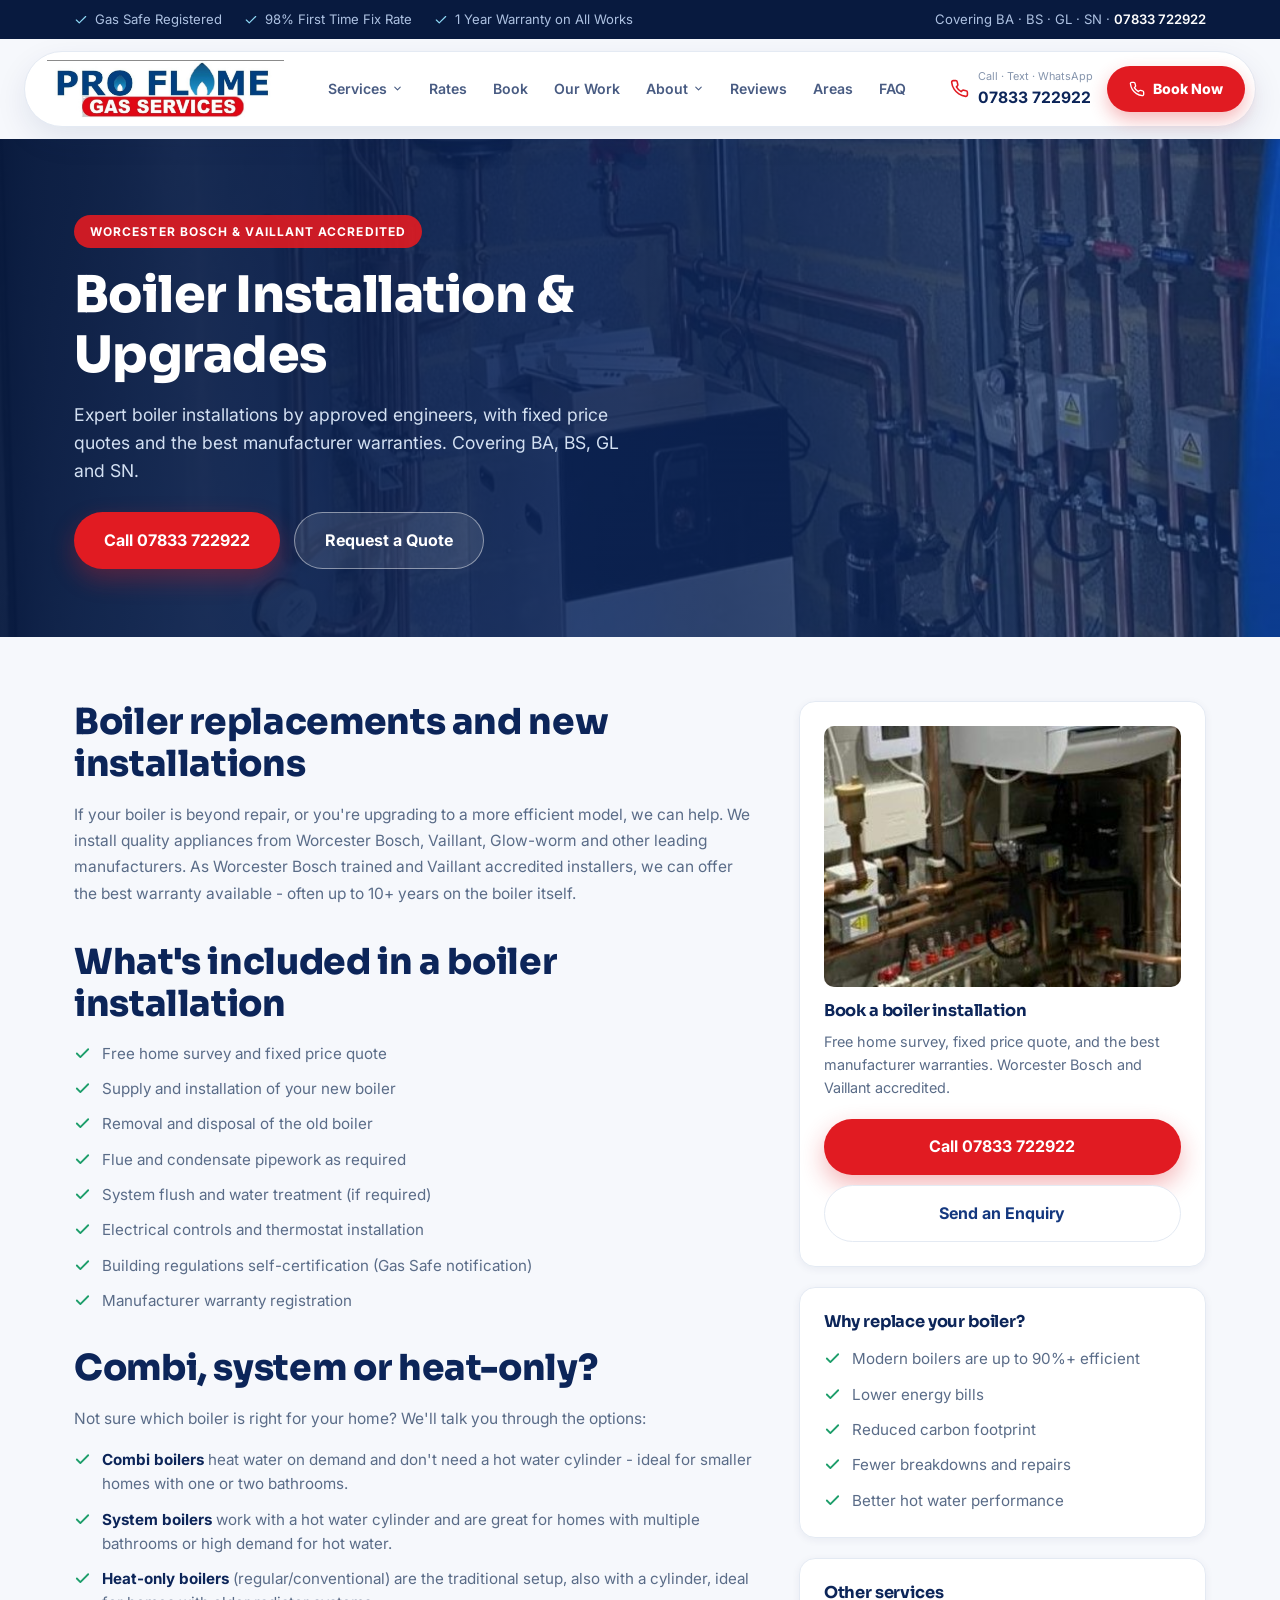
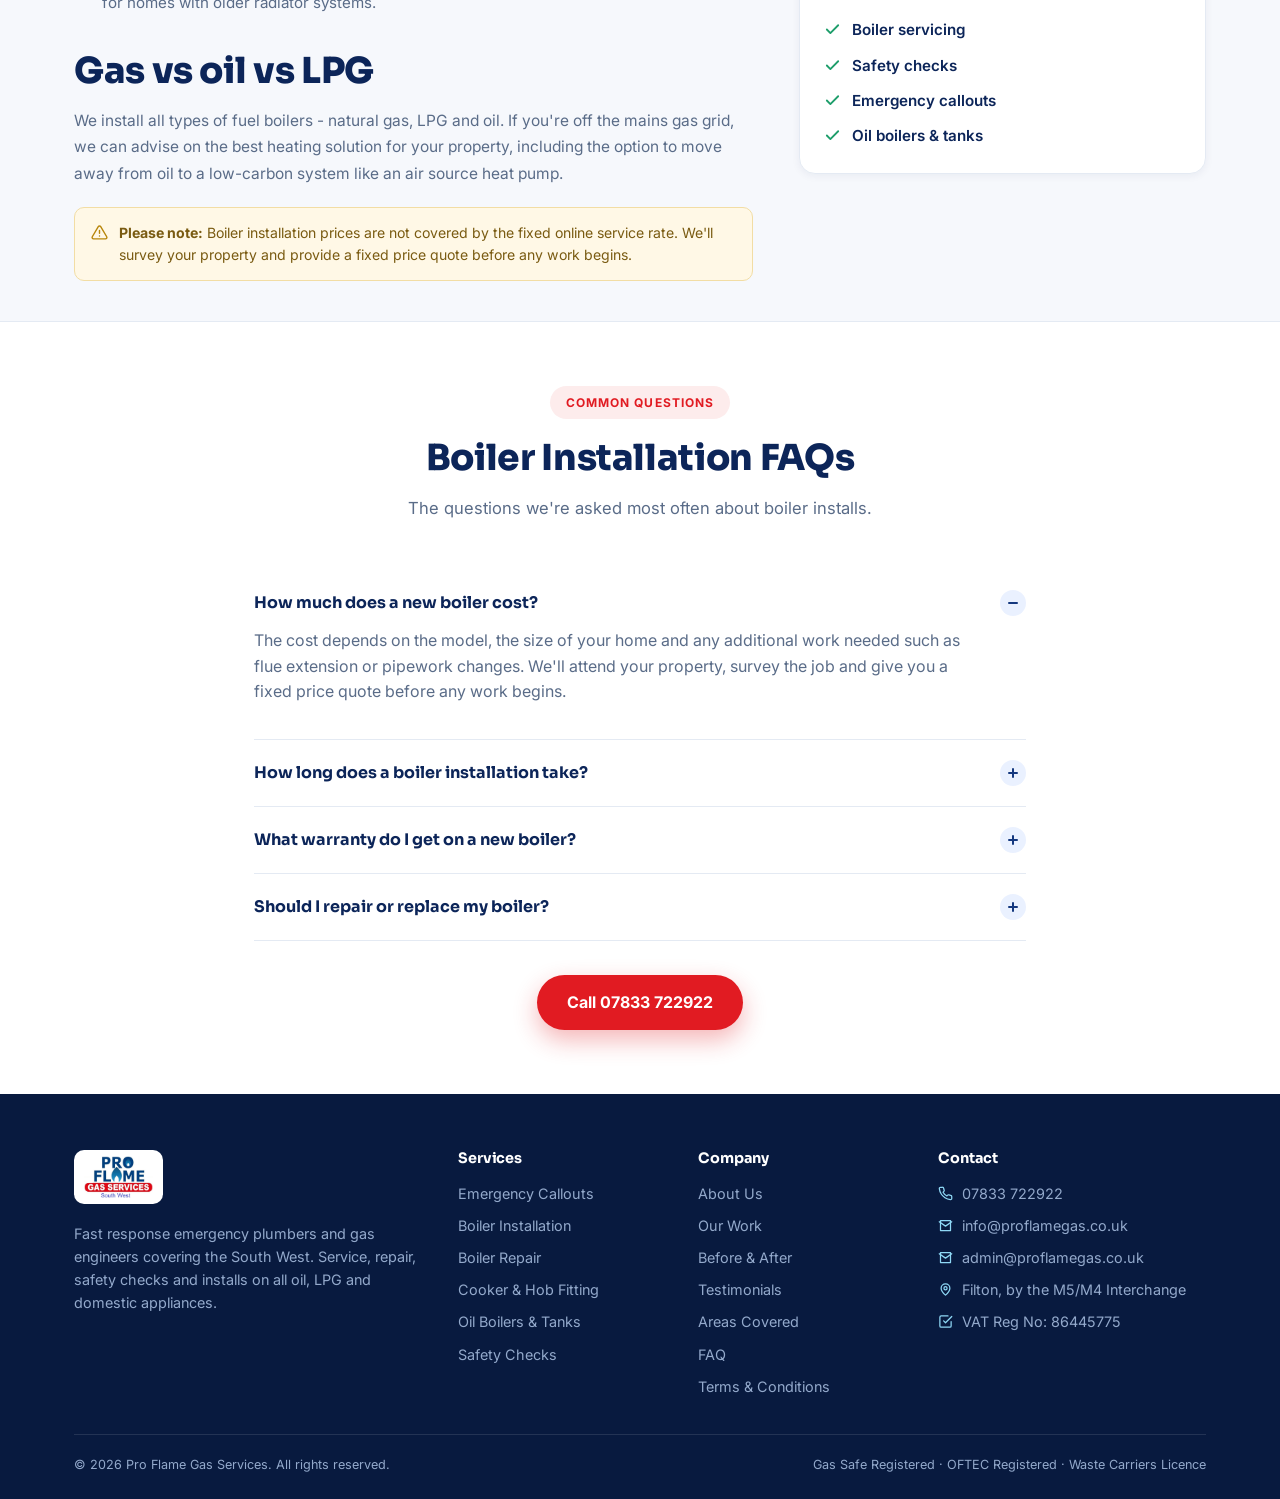
==== boiler-installs.html @ 36f5b0a6 "Move files to root, remove PHP" ====
<!DOCTYPE html>
<html lang="en-GB">
<head>
<meta charset="UTF-8">
<meta name="viewport" content="width=device-width, initial-scale=1.0">
<title>Boiler Installation &amp; Upgrades | Pro Flame Gas Services</title>
<meta name="description" content="Boiler installation and upgrades by Worcester Bosch trained and Vaillant accredited installers. Fixed price quotes, all work guaranteed. Covering BA, BS, GL and SN.">
<meta name="robots" content="index, follow">
<link rel="icon" href="assets/proflame-logo.jpg">
<link rel="preconnect" href="https://fonts.googleapis.com">
<link rel="preconnect" href="https://fonts.gstatic.com" crossorigin>
<link href="https://fonts.googleapis.com/css2?family=Sora:wght@600;700;800&family=Inter:wght@400;500;600;700&display=swap" rel="stylesheet">
<link rel="stylesheet" href="assets/site.css?v=20260819b">
<style>
    /* Collapsible mobile nav */
.mobile-nav .mn-group{position:relative;border-bottom:1px solid var(--border);}
.mobile-nav .mn-parent{
  width:100%;display:flex;align-items:center;justify-content:space-between;
  background:none;border:none;padding:13px 16px;font-weight:600;color:var(--navy-deep);
  font-size:0.98rem;cursor:pointer;font-family:'Inter',sans-serif;text-align:left;
}
.mobile-nav .mn-parent:hover{background:var(--blue-soft);}
.mn-caret{width:14px;height:14px;stroke:var(--navy);stroke-width:2.4;fill:none;
  stroke-linecap:round;stroke-linejoin:round;transition:transform .2s;}
.mn-group.open .mn-caret{transform:rotate(180deg);}
.mn-submenu{display:none;background:#f8fafd;padding:6px 8px;}
.mn-group.open .mn-submenu{display:block;}
.mn-submenu a{
  display:block;padding:10px 16px;margin-left:20px;border-radius:8px;
  font-size:0.9rem;color:var(--muted);
}
.mn-submenu a:hover{background:var(--blue-soft);color:var(--red);}
.mn-submenu a:last-child{margin-bottom:4px;}
  .svc-hero{position:relative;overflow:hidden;color:#fff;padding:76px 0 68px;}
  .svc-hero-bg{position:absolute;inset:0;background-image:url("assets/job-swindon.jpg");background-size:cover;background-position:center;}
  .svc-hero-bg::after{content:"";position:absolute;inset:0;
    background:linear-gradient(100deg, rgba(8,26,63,0.95) 0%, rgba(12,37,89,0.88) 45%, rgba(20,56,127,0.55) 100%);}
  .svc-hero .wrap{position:relative;z-index:2;}
  .svc-hero h1{color:#fff;max-width:660px;}
  .svc-hero p.lead{color:#d3e0f2;font-size:1.1rem;max-width:560px;}
  .svc-back{display:inline-flex;align-items:center;gap:7px;color:#c3d3e5;font-size:0.86rem;font-weight:600;margin-bottom:14px;}
  .svc-back:hover{color:#fff;}
  .svc-hero-ctas{display:flex;gap:14px;flex-wrap:wrap;margin-top:26px;}
  .svc-body{background:var(--bg);padding:64px 0 40px;}
  .svc-grid{display:grid;grid-template-columns:1.25fr 0.75fr;gap:46px;align-items:start;}
  @media(max-width:900px){.svc-grid{grid-template-columns:1fr;}}
  .svc-copy h2{margin-top:34px;}
  .svc-copy h2:first-child{margin-top:0;}
  .svc-copy p{font-size:0.97rem;line-height:1.7;}
  .svc-list{list-style:none;padding:0;margin:16px 0 0;display:flex;flex-direction:column;gap:11px;}
  .svc-list li{position:relative;padding-left:28px;font-size:0.95rem;color:var(--muted);line-height:1.6;}
  .svc-list li .icon{position:absolute;left:0;top:3px;width:17px;height:17px;color:var(--success);stroke-width:2.6;}
  .svc-list li strong{color:var(--navy-deep);}
  .svc-list a{color:var(--navy-deep);font-weight:600;}
  .svc-list a:hover{color:var(--red);}
  .svc-aside{position:sticky;top:110px;display:flex;flex-direction:column;gap:20px;}
  .svc-card{background:#fff;border:1px solid var(--border);border-radius:var(--radius);box-shadow:var(--shadow-sm);padding:24px;}
  .svc-card h3{font-size:1.02rem;margin-bottom:10px;}
  .svc-card img{width:100%;border-radius:10px;margin-bottom:14px;}
  .svc-note{display:flex;gap:11px;align-items:flex-start;padding:14px 16px;border-radius:10px;
            background:#fff8e6;border:1px solid #f2dda4;font-size:0.88rem;color:#7a5b12;line-height:1.55;margin-top:20px;}
  .svc-note .icon{width:17px;height:17px;color:#b8860b;flex-shrink:0;margin-top:2px;}
  @media(max-width:900px){.svc-aside{position:static;}}
</style>
<script type="application/ld+json">
{
  "@context": "https://schema.org",
  "@type": "FAQPage",
  "mainEntity": [
    {"@type":"Question","name":"How much does a new boiler cost?","acceptedAnswer":{"@type":"Answer","text":"The cost of a new boiler depends on the model, the size of your home and any additional work needed such as a flue extension or pipework changes. We'll attend your property, survey the job and give you a fixed price quote before any work begins."}},
    {"@type":"Question","name":"How long does a boiler installation take?","acceptedAnswer":{"@type":"Answer","text":"A straightforward like-for-like swap usually takes one day. More complex installations, such as moving the boiler to a new location or converting from a back boiler to a combi, can take two to three days."}},
    {"@type":"Question","name":"What warranty do I get on a new boiler?","acceptedAnswer":{"@type":"Answer","text":"New boilers come with a manufacturer's warranty which can range from 2 to 10+ years depending on the brand and model. Worcester Bosch and Vaillant boilers we install can carry extended warranties when serviced annually by a registered engineer."}},
    {"@type":"Question","name":"Should I repair or replace my boiler?","acceptedAnswer":{"@type":"Answer","text":"If your boiler is over 10 years old and frequently breaks down, a replacement is usually the better long-term option. We'll give you an honest assessment of whether your boiler is worth repairing before recommending a replacement."}}
  ]
}
</script>
</head>
<body>

<div class="topbar">
  <div class="wrap">
    <div class="badges">
      <span><svg class="icon" viewBox="0 0 24 24"><path d="M20 6 9 17l-5-5"/></svg> Gas Safe Registered</span>
      <span><svg class="icon" viewBox="0 0 24 24"><path d="M20 6 9 17l-5-5"/></svg> 98% First Time Fix Rate</span>
      <span><svg class="icon" viewBox="0 0 24 24"><path d="M20 6 9 17l-5-5"/></svg> 1 Year Warranty on All Works</span>
    </div>
    <div>Covering BA · BS · GL · SN · <a href="tel:+447833722922">07833 722922</a></div>
  </div>
</div>

<!-- Header -->
<header class="site">
  <div class="wrap">
    <div class="header-inner">
      <a class="logo" href="index.html"><img src="assets/proflame-logo-long.jpg" alt="Pro Flame Gas Services South West"></a>
      <nav class="main">
        <div class="nav-item">
          <a href="index.html#services">Services <svg class="nav-caret" viewBox="0 0 24 24"><path d="M6 9l6 6 6-6"/></svg></a>
          <div class="nav-drop">
            <a href="index.html#services"><svg class="icon" viewBox="0 0 24 24"><path d="M5 12h14M13 6l6 6-6 6"/></svg>All Services</a>
            <a href="oil-boilers-tanks.html"><svg class="icon" viewBox="0 0 24 24"><path d="M5 12h14M13 6l6 6-6 6"/></svg>Oil Boilers &amp; Tanks</a>
            <a href="index.html#services"><svg class="icon" viewBox="0 0 24 24"><path d="M5 12h14M13 6l6 6-6 6"/></svg>LPG Appliances</a>
            <a href="index.html#services"><svg class="icon" viewBox="0 0 24 24"><path d="M5 12h14M13 6l6 6-6 6"/></svg>Safety Checks</a>
            <a href="index.html#services"><svg class="icon" viewBox="0 0 24 24"><path d="M5 12h14M13 6l6 6-6 6"/></svg>Boiler Swaps</a>
          </div>
        </div>
        <a href="index.html#pricing">Rates</a>
        <a href="booking.php?t=S">Book</a>
        <a href="index.html#our-work">Our Work</a>
        <div class="nav-item">
          <a href="index.html#about">About <svg class="nav-caret" viewBox="0 0 24 24"><path d="M6 9l6 6 6-6"/></svg></a>
          <div class="nav-drop">
            <a href="index.html#about"><svg class="icon" viewBox="0 0 24 24"><path d="M5 12h14M13 6l6 6-6 6"/></svg>About Us</a>
            <a href="boiler-servicing.html"><svg class="icon" viewBox="0 0 24 24"><path d="M5 12h14M13 6l6 6-6 6"/></svg>Boiler Servicing</a>
            <a href="boiler-installs.html"><svg class="icon" viewBox="0 0 24 24"><path d="M5 12h14M13 6l6 6-6 6"/></svg>Boiler Installs</a>
            <a href="safety-checks.html"><svg class="icon" viewBox="0 0 24 24"><path d="M5 12h14M13 6l6 6-6 6"/></svg>Safety Checks</a>
            <a href="emergency-callouts.html"><svg class="icon" viewBox="0 0 24 24"><path d="M5 12h14M13 6l6 6-6 6"/></svg>Emergency Callouts</a>
            <a href="oil-boilers-tanks.html"><svg class="icon" viewBox="0 0 24 24"><path d="M5 12h14M13 6l6 6-6 6"/></svg>Oil Boilers &amp; Tanks</a>
          </div>
        </div>
        <a href="index.html#reviews">Reviews</a>
        <a href="index.html#coverage">Areas</a>
        <a href="index.html#faq">FAQ</a>
      </nav>
      <div class="header-cta">
        <div class="header-phone">
          <svg class="icon" viewBox="0 0 24 24"><path d="M22 16.92v3a2 2 0 0 1-2.18 2 19.79 19.79 0 0 1-8.63-3.07 19.5 19.5 0 0 1-6-6 19.79 19.79 0 0 1-3.07-8.67A2 2 0 0 1 4.11 2h3a2 2 0 0 1 2 1.72c.127.96.361 1.903.7 2.81a2 2 0 0 1-.45 2.11L8.09 9.91a16 16 0 0 0 6 6l1.27-1.27a2 2 0 0 1 2.11-.45c.907.339 1.85.573 2.81.7A2 2 0 0 1 22 16.92z"/></svg>
          <div class="txt"><small>Call · Text · WhatsApp</small><strong>07833 722922</strong></div>
        </div>
        <a href="tel:+447833722922" class="btn-pill"><svg class="icon" viewBox="0 0 24 24"><path d="M22 16.92v3a2 2 0 0 1-2.18 2 19.79 19.79 0 0 1-8.63-3.07 19.5 19.5 0 0 1-6-6 19.79 19.79 0 0 1-3.07-8.67A2 2 0 0 1 4.11 2h3a2 2 0 0 1 2 1.72c.127.96.361 1.903.7 2.81a2 2 0 0 1-.45 2.11L8.09 9.91a16 16 0 0 0 6 6l1.27-1.27a2 2 0 0 1 2.11-.45c.907.339 1.85.573 2.81.7A2 2 0 0 1 22 16.92z"/></svg>Book Now</a>
        <button class="nav-toggle" type="button" aria-label="Open menu" aria-expanded="false" aria-controls="mobile-nav">
          <span></span><span></span><span></span>
        </button>
      </div>
    </div>
    <nav class="mobile-nav" id="mobile-nav">
      <a href="index.html#services">Services</a>
      <a class="mn-sub" href="oil-boilers-tanks.html">Oil Boilers &amp; Tanks</a>
      <a class="mn-sub" href="index.html#services">LPG Appliances</a>
      <a class="mn-sub" href="index.html#services">Safety Checks</a>
      <a class="mn-sub" href="index.html#services">Boiler Swaps</a>
      <a href="index.html#pricing">Callout Rates</a>
      <a href="booking.php?t=S">Book Online</a>
      <a href="index.html#our-work">Our Work</a>
      <a href="index.html#about">About Us</a>
      <a class="mn-sub" href="boiler-servicing.html">Boiler Servicing</a>
      <a class="mn-sub" href="boiler-installs.html">Boiler Installs</a>
      <a class="mn-sub" href="safety-checks.html">Safety Checks</a>
      <a class="mn-sub" href="emergency-callouts.html">Emergency Callouts</a>
      <a class="mn-sub" href="oil-boilers-tanks.html">Oil Boilers &amp; Tanks</a>
      <a href="index.html#reviews">Reviews</a>
      <a href="index.html#coverage">Areas Covered</a>
      <a href="index.html#faq">FAQ</a>
      <a href="terms.html">Terms &amp; Conditions</a>
      <a class="mn-call" href="tel:+447833722922">Call 07833 722922</a>
    </nav>
  </div>
</header>

<section class="svc-hero">
  <div class="svc-hero-bg"></div>
  <div class="wrap">
    <span class="eyebrow" style="background:rgba(225,27,34,0.9);color:#fff;">Worcester Bosch &amp; Vaillant Accredited</span>
    <h1>Boiler Installation &amp; Upgrades</h1>
    <p class="lead">Expert boiler installations by approved engineers, with fixed price quotes and the best manufacturer warranties. Covering BA, BS, GL and SN.</p>
    <div class="svc-hero-ctas">
      <a href="tel:+447833722922" class="btn btn-primary">Call 07833 722922</a>
      <a href="index.html#bookingForm" class="btn btn-ghost">Request a Quote</a>
    </div>
  </div>
</section>

<section class="svc-body">
  <div class="wrap svc-grid">
    <div class="svc-copy">
      <h2>Boiler replacements and new installations</h2>
      <p>If your boiler is beyond repair, or you're upgrading to a more efficient model, we can help. We install quality appliances from Worcester Bosch, Vaillant, Glow-worm and other leading manufacturers. As Worcester Bosch trained and Vaillant accredited installers, we can offer the best warranty available - often up to 10+ years on the boiler itself.</p>

      <h2>What's included in a boiler installation</h2>
      <ul class="svc-list">
        <li><svg class="icon" viewBox="0 0 24 24"><path d="M20 6 9 17l-5-5"/></svg>Free home survey and fixed price quote</li>
        <li><svg class="icon" viewBox="0 0 24 24"><path d="M20 6 9 17l-5-5"/></svg>Supply and installation of your new boiler</li>
        <li><svg class="icon" viewBox="0 0 24 24"><path d="M20 6 9 17l-5-5"/></svg>Removal and disposal of the old boiler</li>
        <li><svg class="icon" viewBox="0 0 24 24"><path d="M20 6 9 17l-5-5"/></svg>Flue and condensate pipework as required</li>
        <li><svg class="icon" viewBox="0 0 24 24"><path d="M20 6 9 17l-5-5"/></svg>System flush and water treatment (if required)</li>
        <li><svg class="icon" viewBox="0 0 24 24"><path d="M20 6 9 17l-5-5"/></svg>Electrical controls and thermostat installation</li>
        <li><svg class="icon" viewBox="0 0 24 24"><path d="M20 6 9 17l-5-5"/></svg>Building regulations self-certification (Gas Safe notification)</li>
        <li><svg class="icon" viewBox="0 0 24 24"><path d="M20 6 9 17l-5-5"/></svg>Manufacturer warranty registration</li>
      </ul>

      <h2>Combi, system or heat-only?</h2>
      <p>Not sure which boiler is right for your home? We'll talk you through the options:</p>
      <ul class="svc-list">
        <li><svg class="icon" viewBox="0 0 24 24"><path d="M20 6 9 17l-5-5"/></svg><strong>Combi boilers</strong> heat water on demand and don't need a hot water cylinder - ideal for smaller homes with one or two bathrooms.</li>
        <li><svg class="icon" viewBox="0 0 24 24"><path d="M20 6 9 17l-5-5"/></svg><strong>System boilers</strong> work with a hot water cylinder and are great for homes with multiple bathrooms or high demand for hot water.</li>
        <li><svg class="icon" viewBox="0 0 24 24"><path d="M20 6 9 17l-5-5"/></svg><strong>Heat-only boilers</strong> (regular/conventional) are the traditional setup, also with a cylinder, ideal for homes with older radiator systems.</li>
      </ul>

      <h2>Gas vs oil vs LPG</h2>
      <p>We install all types of fuel boilers - natural gas, LPG and oil. If you're off the mains gas grid, we can advise on the best heating solution for your property, including the option to move away from oil to a low-carbon system like an air source heat pump.</p>

      <div class="svc-note">
        <svg class="icon" viewBox="0 0 24 24"><path d="M10.29 3.86 1.82 18a2 2 0 0 0 1.71 3h16.94a2 2 0 0 0 1.71-3L13.71 3.86a2 2 0 0 0-3.42 0z"/><path d="M12 9v4M12 17h.01"/></svg>
        <span><strong>Please note:</strong> Boiler installation prices are not covered by the fixed online service rate. We'll survey your property and provide a fixed price quote before any work begins.</span>
      </div>
    </div>

    <aside class="svc-aside">
      <div class="svc-card">
        <img src="assets/job-highbridge.jpg" alt="New heating system installation in Highbridge">
        <h3>Book a boiler installation</h3>
        <p style="font-size:0.9rem;">Free home survey, fixed price quote, and the best manufacturer warranties. Worcester Bosch and Vaillant accredited.</p>
        <a href="tel:+447833722922" class="btn btn-primary btn-block" style="margin-top:6px;">Call 07833 722922</a>
        <a href="index.html#bookingForm" class="btn btn-back btn-block" style="margin-top:10px;">Send an Enquiry</a>
      </div>

      <div class="svc-card">
        <h3>Why replace your boiler?</h3>
        <ul class="svc-list">
          <li><svg class="icon" viewBox="0 0 24 24"><path d="M20 6 9 17l-5-5"/></svg>Modern boilers are up to 90%+ efficient</li>
          <li><svg class="icon" viewBox="0 0 24 24"><path d="M20 6 9 17l-5-5"/></svg>Lower energy bills</li>
          <li><svg class="icon" viewBox="0 0 24 24"><path d="M20 6 9 17l-5-5"/></svg>Reduced carbon footprint</li>
          <li><svg class="icon" viewBox="0 0 24 24"><path d="M20 6 9 17l-5-5"/></svg>Fewer breakdowns and repairs</li>
          <li><svg class="icon" viewBox="0 0 24 24"><path d="M20 6 9 17l-5-5"/></svg>Better hot water performance</li>
        </ul>
      </div>

      <div class="svc-card">
        <h3>Other services</h3>
        <ul class="svc-list">
          <li><svg class="icon" viewBox="0 0 24 24"><path d="M20 6 9 17l-5-5"/></svg><a href="boiler-servicing.html">Boiler servicing</a></li>
          <li><svg class="icon" viewBox="0 0 24 24"><path d="M20 6 9 17l-5-5"/></svg><a href="safety-checks.html">Safety checks</a></li>
          <li><svg class="icon" viewBox="0 0 24 24"><path d="M20 6 9 17l-5-5"/></svg><a href="emergency-callouts.html">Emergency callouts</a></li>
          <li><svg class="icon" viewBox="0 0 24 24"><path d="M20 6 9 17l-5-5"/></svg><a href="oil-boilers-tanks.html">Oil boilers &amp; tanks</a></li>
        </ul>
      </div>
    </aside>
  </div>
</section>

<!-- FAQ -->
<section style="background:#fff;border-top:1px solid var(--border);padding:64px 0;">
  <div class="wrap" style="max-width:820px;">
    <div class="section-head">
      <span class="eyebrow">Common Questions</span>
      <h2>Boiler Installation FAQs</h2>
      <p>The questions we're asked most often about boiler installs.</p>
    </div>
    <div class="faq-list">
      <details class="faq-item" open>
        <summary>How much does a new boiler cost? <span class="plus"></span></summary>
        <p>The cost depends on the model, the size of your home and any additional work needed such as flue extension or pipework changes. We'll attend your property, survey the job and give you a fixed price quote before any work begins.</p>
      </details>
      <details class="faq-item">
        <summary>How long does a boiler installation take? <span class="plus"></span></summary>
        <p>A straightforward like-for-like swap usually takes one day. More complex installations, such as moving the boiler to a new location, can take two to three days.</p>
      </details>
      <details class="faq-item">
        <summary>What warranty do I get on a new boiler? <span class="plus"></span></summary>
        <p>New boilers come with a manufacturer's warranty which can range from 2 to 10+ years depending on the brand and model. Worcester Bosch and Vaillant boilers we install can carry extended warranties when serviced annually by a registered engineer.</p>
      </details>
      <details class="faq-item">
        <summary>Should I repair or replace my boiler? <span class="plus"></span></summary>
        <p>If your boiler is over 10 years old and frequently breaks down, a replacement is usually the better long-term option. We'll give you an honest assessment of whether your boiler is worth repairing before recommending a replacement.</p>
      </details>
    </div>
    <div style="text-align:center;margin-top:34px;">
      <a href="tel:+447833722922" class="btn btn-primary">Call 07833 722922</a>
    </div>
  </div>
</section>

<!-- Footer -->
<footer class="site">
  <div class="wrap">
    <div class="footer-grid">
      <div>
        <img class="flogo" src="assets/proflame-logo.jpg" alt="Pro Flame Gas Services South West">
        <p style="color:#93a9cb;">Fast response emergency plumbers and gas engineers covering the South West. Service, repair, safety checks and installs on all oil, LPG and domestic appliances.</p>
      </div>
      <div>
        <h4>Services</h4>
        <ul>
          <li><a href="index.html#services">Emergency Callouts</a></li>
          <li><a href="index.html#services">Boiler Installation</a></li>
          <li><a href="index.html#services">Boiler Repair</a></li>
          <li><a href="index.html#services">Cooker &amp; Hob Fitting</a></li>
          <li><a href="oil-boilers-tanks.html">Oil Boilers &amp; Tanks</a></li>
          <li><a href="index.html#services">Safety Checks</a></li>
        </ul>
      </div>
      <div>
        <h4>Company</h4>
        <ul>
          <li><a href="index.html#about">About Us</a></li>
          <li><a href="index.html#our-work">Our Work</a></li>
          <li><a href="index.html#before-after">Before &amp; After</a></li>
          <li><a href="index.html#reviews">Testimonials</a></li>
          <li><a href="index.html#coverage">Areas Covered</a></li>
          <li><a href="index.html#faq">FAQ</a></li>
          <li><a href="terms.html">Terms &amp; Conditions</a></li>
        </ul>
      </div>
      <div>
        <h4>Contact</h4>
        <ul>
          <li><svg class="icon" viewBox="0 0 24 24"><path d="M22 16.92v3a2 2 0 0 1-2.18 2 19.79 19.79 0 0 1-8.63-3.07 19.5 19.5 0 0 1-6-6 19.79 19.79 0 0 1-3.07-8.67A2 2 0 0 1 4.11 2h3a2 2 0 0 1 2 1.72c.127.96.361 1.903.7 2.81a2 2 0 0 1-.45 2.11L8.09 9.91a16 16 0 0 0 6 6l1.27-1.27a2 2 0 0 1 2.11-.45c.907.339 1.85.573 2.81.7A2 2 0 0 1 22 16.92z"/></svg><a href="tel:+447833722922">07833 722922</a></li>
          <li><svg class="icon" viewBox="0 0 24 24"><path d="M4 4h16v16H4z"/><path d="m22 6-10 7L2 6"/></svg><a href="mailto:info@proflamegas.co.uk">info@proflamegas.co.uk</a></li>
          <li><svg class="icon" viewBox="0 0 24 24"><path d="M4 4h16v16H4z"/><path d="m22 6-10 7L2 6"/></svg><a href="mailto:admin@proflamegas.co.uk">admin@proflamegas.co.uk</a></li>
          <li><svg class="icon" viewBox="0 0 24 24"><path d="M12 21s-7-6.1-7-11a7 7 0 0 1 14 0c0 4.9-7 11-7 11z"/><circle cx="12" cy="10" r="2.5"/></svg>Filton, by the M5/M4 Interchange</li>
          <li><svg class="icon" viewBox="0 0 24 24"><path d="M9 11l3 3L22 4"/><path d="M21 12v7a2 2 0 0 1-2 2H5a2 2 0 0 1-2-2V5a2 2 0 0 1 2-2h11"/></svg>VAT Reg No: 86445775</li>
        </ul>
      </div>
    </div>
    <div class="footer-bottom">
      <span>© 2026 Pro Flame Gas Services. All rights reserved.</span>
      <span>Gas Safe Registered · OFTEC Registered · Waste Carriers Licence</span>
    </div>
  </div>
</footer>

<div class="sticky-call">
  <a href="tel:+447833722922"><svg class="icon" viewBox="0 0 24 24"><path d="M22 16.92v3a2 2 0 0 1-2.18 2 19.79 19.79 0 0 1-8.63-3.07 19.5 19.5 0 0 1-6-6 19.79 19.79 0 0 1-3.07-8.67A2 2 0 0 1 4.11 2h3a2 2 0 0 1 2 1.72c.127.96.361 1.903.7 2.81a2 2 0 0 1-.45 2.11L8.09 9.91a16 16 0 0 0 6 6l1.27-1.27a2 2 0 0 1 2.11-.45c.907.339 1.85.573 2.81.7A2 2 0 0 1 22 16.92z"/></svg>Call Now on 07833 722922</a>
</div>

<script>
  (function () {
    var btn = document.querySelector('.nav-toggle');
    var panel = document.getElementById('mobile-nav');
    if (!btn || !panel) return;
    function close() { panel.classList.remove('open'); btn.setAttribute('aria-expanded','false'); btn.setAttribute('aria-label','Open menu'); }
    btn.addEventListener('click', function () {
      var open = panel.classList.toggle('open');
      btn.setAttribute('aria-expanded', open ? 'true' : 'false');
      btn.setAttribute('aria-label', open ? 'Close menu' : 'Open menu');
    });
    panel.addEventListener('click', function (e) { if (e.target.tagName === 'A') close(); });
    document.addEventListener('keydown', function (e) { if (e.key === 'Escape') close(); });
    window.addEventListener('resize', function () { if (window.innerWidth > 1220) close(); });
  })();
</script>
</body>
</html>
---- assets/site.css ----
:root{
    /* Brand palette taken from the Pro Flame Gas Services logo */
    --navy:#14387f;
    --navy-deep:#0c2559;
    --navy-ink:#081a3f;
    --red:#e11b22;
    --red-deep:#b5151b;
    --flame:#3aa6de;
    --flame-light:#8ed8f5;
    --blue-soft:#eaf1ff;
    --bg:#f6f8fc;
    --panel:#ffffff;
    --ink:#12203a;
    --muted:#5a6c88;
    --muted-2:#8695ad;
    --border:#e4eaf3;
    --success:#1e9e6b;
    --radius:16px;
    --radius-lg:22px;
    --shadow-sm:0 2px 8px rgba(12,37,89,0.06);
    --shadow:0 12px 32px rgba(12,37,89,0.09);
    --shadow-lg:0 24px 60px rgba(12,37,89,0.16);
  }
  *{box-sizing:border-box;}
  html{scroll-behavior:smooth;}
  body{
    margin:0;font-family:'Inter',-apple-system,Helvetica,Arial,sans-serif;
    color:var(--ink);background:var(--bg);line-height:1.6;
    -webkit-font-smoothing:antialiased;font-size:16px;
  }
  img{max-width:100%;display:block;}
  a{color:inherit;text-decoration:none;}
  .wrap{max-width:1180px;margin:0 auto;padding:0 24px;}
  header.site .wrap{max-width:1420px;}
  h1,h2,h3,h4{font-family:'Sora',sans-serif;line-height:1.18;margin:0 0 16px;color:var(--navy-deep);letter-spacing:-0.01em;}
  h1{font-size:clamp(2rem,4.2vw,3.15rem);font-weight:800;}
  h2{font-size:clamp(1.6rem,2.8vw,2.3rem);font-weight:800;}
  h3{font-size:1.06rem;font-weight:700;}
  p{margin:0 0 14px;color:var(--muted);}
  .icon{width:22px;height:22px;stroke:currentColor;fill:none;stroke-width:2;stroke-linecap:round;stroke-linejoin:round;flex-shrink:0;}
  .eyebrow{
    display:inline-flex;align-items:center;gap:8px;font-size:0.75rem;font-weight:700;
    letter-spacing:0.09em;text-transform:uppercase;color:var(--red);
    background:#fdecec;padding:7px 16px;border-radius:999px;margin-bottom:18px;
  }
  .btn{
    display:inline-flex;align-items:center;justify-content:center;gap:10px;
    padding:15px 30px;border-radius:999px;font-weight:700;font-size:1rem;font-family:'Inter',sans-serif;
    cursor:pointer;border:none;transition:transform .18s ease, box-shadow .18s ease, background .18s ease;
    min-height:48px;
  }
  .btn .icon{width:19px;height:19px;}
  /* all CTAs use the red rounded design */
  .btn-primary{background:var(--red);color:#fff;box-shadow:0 10px 24px rgba(225,27,34,0.32);}
  .btn-primary:hover{background:var(--red-deep);transform:translateY(-2px);}
  .btn-navy{background:var(--red);color:#fff;box-shadow:0 10px 24px rgba(225,27,34,0.32);}
  .btn-navy:hover{background:var(--red-deep);transform:translateY(-2px);}
  .btn-ghost{background:rgba(255,255,255,0.1);color:#fff;border:1.5px solid rgba(255,255,255,0.45);}
  .btn-ghost:hover{background:rgba(255,255,255,0.2);}
  .btn-block{width:100%;}
  section{padding:88px 0;}
  .section-head{max-width:660px;margin:0 auto 48px;text-align:center;}
  .section-head p{max-width:580px;margin-left:auto;margin-right:auto;font-size:1.04rem;}

  /* ---------- Top bar ---------- */
  .topbar{background:var(--navy-ink);color:#aec2e2;font-size:0.82rem;padding:9px 0;}
  .topbar .wrap{display:flex;justify-content:space-between;align-items:center;gap:12px;flex-wrap:wrap;}
  .topbar a{color:#fff;font-weight:600;}
  .topbar .badges{display:flex;gap:22px;flex-wrap:wrap;}
  .topbar .badges span{display:inline-flex;align-items:center;gap:7px;}
  .topbar .badges .icon{width:14px;height:14px;color:var(--flame-light);}

  /* ---------- Header ---------- */
  header.site{background:var(--bg);position:sticky;top:0;z-index:50;padding:12px 0;}
  .header-inner{
    background:#fff;border-radius:999px;box-shadow:var(--shadow);
    display:flex;align-items:center;justify-content:space-between;
    padding:8px 10px 8px 22px;border:1px solid var(--border);
  }
  .logo img{height:58px;width:auto;display:block;}
  /* nav fills the space between logo and CTA rather than bunching up */
  nav.main{display:flex;flex:1;justify-content:space-evenly;gap:8px;font-weight:600;
           font-size:0.88rem;color:var(--navy-deep);white-space:nowrap;margin:0 26px;}
  nav.main a{opacity:0.75;transition:opacity .15s;}
  nav.main a:hover{opacity:1;color:var(--red);}
  .header-cta{display:flex;align-items:center;gap:14px;}
  .header-phone{display:flex;align-items:center;gap:9px;}
  .header-phone .icon{color:var(--red);width:19px;height:19px;}
  .header-phone .txt{display:flex;flex-direction:column;}
  .header-phone{white-space:nowrap;}
  .header-phone small{color:var(--muted-2);font-size:0.68rem;white-space:nowrap;}
  .header-phone strong{font-size:0.98rem;color:var(--navy-deep);white-space:nowrap;}
  .btn-pill{
    display:inline-flex;align-items:center;gap:8px;background:var(--red);color:#fff;
    font-weight:800;font-size:0.88rem;padding:12px 22px;border-radius:999px;
    box-shadow:0 8px 18px rgba(225,27,34,0.3);transition:background .15s, transform .15s;min-height:44px;
    white-space:nowrap;
  }
  .btn-pill:hover{background:var(--red-deep);transform:translateY(-1px);}
  .btn-pill .icon{width:16px;height:16px;}
  @media(max-width:1220px){ nav.main{display:none;} }
  @media(max-width:620px){ .header-phone{display:none;} .logo img{height:38px;} }

  /* ---------- Hero ---------- */
  .hero{position:relative;overflow:hidden;color:#fff;min-height:640px;display:flex;align-items:flex-end;padding:56px 0 0;}
  .hero-bg{position:absolute;inset:0;background-image:url('job-swindon.jpg');background-size:cover;background-position:center;}
  .hero-bg::after{
    content:"";position:absolute;inset:0;
    background:linear-gradient(100deg, rgba(8,26,63,0.97) 0%, rgba(12,37,89,0.92) 34%, rgba(20,56,127,0.62) 64%, rgba(20,56,127,0.3) 100%);
  }
  .hero-body{position:relative;z-index:2;width:100%;padding-bottom:60px;}
  /* booking form now lives in its own section, so the hero is single column */
  .hero-grid{display:grid;grid-template-columns:1.12fr 0.88fr;gap:40px;align-items:end;}
  @media(max-width:960px){.hero-grid{grid-template-columns:1fr;}}
  .hero h1{color:#fff;max-width:640px;}
  .hero h1 span{color:var(--flame-light);}
  .hero p.lead{color:#d3e0f2;font-size:1.1rem;max-width:530px;}
  .trust-row{display:flex;flex-wrap:wrap;gap:22px;margin:24px 0 28px;}
  .trust-item{display:flex;align-items:center;gap:9px;font-size:0.87rem;font-weight:600;color:#eaf1fb;}
  .trust-item .icon{width:18px;height:18px;color:var(--flame-light);}
  .hero-ctas{display:flex;gap:14px;flex-wrap:wrap;}
  .hero-note{margin-top:18px;font-size:0.85rem;color:#a6bcdc;}

  .lead-card{background:#fff;border-radius:var(--radius-lg);box-shadow:var(--shadow-lg);padding:26px;color:var(--ink);}
  .lead-card h3{font-size:1.12rem;margin-bottom:4px;}
  .lead-card .sub{font-size:0.85rem;color:var(--muted);margin-bottom:16px;}
  .lead-card .rating-row{display:flex;align-items:center;gap:8px;margin-bottom:16px;padding-bottom:16px;border-bottom:1px solid var(--border);}
  .lead-card .rating-row strong{font-family:'Sora',sans-serif;font-size:0.95rem;}
  .lead-card .rating-row span{font-size:0.76rem;color:var(--muted-2);}
  .lead-form{display:grid;grid-template-columns:1fr 1fr;gap:12px;}
  .lead-form .field-full{grid-column:1/-1;}
  .lead-form label{display:block;font-size:0.71rem;font-weight:700;color:var(--muted);margin-bottom:5px;text-transform:uppercase;letter-spacing:0.03em;}
  .lead-form input,.lead-form select{
    width:100%;padding:11px 13px;border-radius:9px;border:1.5px solid var(--border);
    font-family:'Inter',sans-serif;font-size:0.92rem;color:var(--ink);background:var(--bg);
  }
  .lead-form textarea{
    width:100%;padding:11px 13px;border-radius:9px;border:1.5px solid var(--border);
    font-family:'Inter',sans-serif;font-size:0.92rem;color:var(--ink);background:var(--bg);resize:vertical;
  }
  .lead-form input:focus,.lead-form select:focus,.lead-form textarea:focus{outline:none;border-color:var(--navy);background:#fff;}
  .lead-form input:invalid:not(:placeholder-shown){border-color:var(--red);}
  /* optional appliance details */
  .lf-more{border-top:1px solid var(--border);padding-top:12px;}
  .lf-more summary{
    cursor:pointer;font-size:0.82rem;font-weight:700;color:var(--navy);
    list-style:none;display:flex;align-items:center;gap:7px;
  }
  .lf-more summary::-webkit-details-marker{display:none;}
  .lf-more summary::before{content:"+";display:inline-flex;align-items:center;justify-content:center;
    width:18px;height:18px;border-radius:50%;background:var(--blue-soft);color:var(--navy);font-weight:800;font-size:0.85rem;}
  .lf-more[open] summary::before{content:"−";}
  .lf-more-grid{display:grid;grid-template-columns:1fr 1fr;gap:12px;margin-top:12px;}
  .lf-more-grid .field-full{grid-column:1/-1;}
  /* honeypot: hidden from people, catches spam bots */
  .hp-field{position:absolute;left:-5000px;width:1px;height:1px;overflow:hidden;}
  /* ---------- Service terms panel (text taken from BookingPage.pl) ---------- */
  .terms{background:var(--bg);border-top:1px solid var(--border);}
  .terms-grid{display:grid;grid-template-columns:1fr 1fr;gap:26px;}
  @media(max-width:860px){.terms-grid{grid-template-columns:1fr;}}
  .terms-card{background:#fff;border:1px solid var(--border);border-radius:var(--radius);padding:28px;box-shadow:var(--shadow-sm);}
  .terms-card h3{display:flex;align-items:center;gap:10px;font-size:1.05rem;margin-bottom:14px;}
  .terms-card h3 .ico{width:34px;height:34px;border-radius:9px;background:var(--blue-soft);color:var(--navy);display:flex;align-items:center;justify-content:center;flex-shrink:0;}
  .terms-card h3 .ico .icon{width:18px;height:18px;}
  .terms-card p{font-size:0.92rem;}
  .terms-list{list-style:none;padding:0;margin:0;display:flex;flex-direction:column;gap:11px;}
  .terms-list li{display:flex;gap:10px;align-items:flex-start;font-size:0.9rem;color:var(--muted);line-height:1.5;}
  .terms-list li .icon{width:16px;height:16px;color:var(--success);stroke-width:2.6;margin-top:3px;flex-shrink:0;}
  .terms-note{
    display:flex;gap:11px;align-items:flex-start;margin-top:16px;padding:13px 15px;
    background:#fff8e6;border:1px solid #f2dda4;border-radius:10px;font-size:0.87rem;color:#7a5b12;
  }
  .terms-note .icon{width:17px;height:17px;color:#b8860b;flex-shrink:0;margin-top:2px;}
  .terms-note strong{color:#5c4409;}
  .terms-foot{
    max-width:900px;margin:26px auto 0;text-align:center;font-size:0.87rem;color:var(--muted);
    background:#fff;border:1px solid var(--border);border-radius:var(--radius);padding:20px 24px;
  }
  .terms-foot strong{color:var(--navy-deep);}

  /* oil boiler warning inside the booking form */
  .oil-warn{
    display:none;gap:10px;align-items:flex-start;margin-top:4px;padding:12px 14px;
    background:#fff8e6;border:1px solid #f2dda4;border-radius:10px;font-size:0.83rem;color:#7a5b12;line-height:1.45;
  }
  .oil-warn.show{display:flex;}
  .oil-warn .icon{width:16px;height:16px;color:#b8860b;flex-shrink:0;margin-top:2px;}

  /* Cal.com booking calendar - only shown for the 3-5 day Routine option */
  .cal-wrap{display:none;border-top:1px solid var(--border);padding-top:14px;}
  .cal-wrap.show{display:block;}
  /* Cal.com's inline embed grows very tall; cap it and scroll inside the card */
  #cal-booking{height:420px;max-height:60vh;overflow-y:auto;overflow-x:hidden;border:1px solid var(--border);border-radius:10px;background:var(--bg);}
  #cal-booking iframe{width:100%!important;}
  .cal-note{font-size:0.78rem;color:var(--muted);margin:8px 0 0;}
  /* Fallback shown if the Cal.com embed fails to load */
  .cal-fallback-note{font-size:0.82rem;color:var(--muted);margin:10px 0 0;}
  .cal-fallback-note a{color:var(--red);font-weight:700;}
  .cal-fallback-field{display:none;margin-top:10px;}
  .cal-fallback-field.show{display:block;}
  .cal-fallback-field label{display:block;font-size:0.71rem;font-weight:700;color:var(--muted);margin-bottom:5px;text-transform:uppercase;letter-spacing:0.03em;}
  .cal-fallback-field input{width:100%;padding:11px 13px;border-radius:9px;border:1.5px solid var(--border);font-family:'Inter',sans-serif;font-size:0.92rem;color:var(--ink);background:#fff;}
  .cal-fallback-field input:focus{outline:none;border-color:var(--navy);}
  /* submit feedback */
  /* ---------- Booking section (form lives here, after Services) ---------- */
  .booking{background:var(--bg);border-top:1px solid var(--border);}
  .booking-card{max-width:820px;margin:0 auto;}
  .booking .lead-card{box-shadow:var(--shadow-lg);padding:32px;}
  .booking .lead-form{grid-template-columns:1fr 1fr 1fr;}
  .booking .lead-form .field-full{grid-column:1/-1;}
  .booking .lf-more-grid{grid-template-columns:1fr 1fr 1fr;}
  @media(max-width:760px){
    .booking .lead-form,
    .booking .lf-more-grid{grid-template-columns:1fr 1fr;}
    .booking .lead-card{padding:22px;}
  }
  @media(max-width:460px){
    .booking .lead-form,
    .booking .lf-more-grid{grid-template-columns:1fr;}
  }
  /* service terms sit with the payment step, as in the original BookingPage.pl */
  .terms-inline{margin:34px auto 0;}
  .terms-inline-h{text-align:center;font-size:1.15rem;margin-bottom:20px;}
  .terms-inline .terms-foot{margin-top:22px;}

  /* accepted card logos on the payment stage */
  .pay-cards{
    display:flex;flex-wrap:wrap;gap:18px;align-items:center;justify-content:center;
    margin-top:22px;padding-top:20px;border-top:1px solid var(--border);
  }
  .pay-cards img{max-width:100%;height:auto;}
  .pay-cards img:first-child{width:300px;}
  .pay-cards img:last-child{width:210px;}
  /* payment card waits for a booking, but the card logos stay full strength
     (they are trust signals - dimming them made them look broken) */
  .booking .lead-card{transition:box-shadow .25s;}
  .pay-wait{
    display:flex;gap:11px;align-items:flex-start;padding:14px 16px;border-radius:10px;
    background:var(--blue-soft);color:var(--navy-deep);font-size:0.9rem;line-height:1.5;
  }
  .pay-wait .icon{width:18px;height:18px;color:var(--navy);flex-shrink:0;margin-top:2px;}
  .lead-card.ready .pay-wait{display:none;}

  /* ---------- Confirm-details step (shown before payment) ---------- */
  .confirm-step{display:none;}
  .confirm-step.show{display:block;}
  .confirm-step h3{font-size:1.12rem;margin-bottom:4px;}
  .confirm-step .sub{font-size:0.85rem;color:var(--muted);margin-bottom:16px;}
  .cf-rows{border:1px solid var(--border);border-radius:12px;overflow:hidden;margin-bottom:14px;}
  .cf-row{display:flex;gap:12px;padding:10px 14px;font-size:0.88rem;border-bottom:1px solid var(--border);}
  .cf-row:last-child{border-bottom:none;}
  .cf-row dt{flex:0 0 42%;color:var(--muted);margin:0;}
  .cf-row dd{flex:1;margin:0;color:var(--ink);font-weight:600;word-break:break-word;}
  .cf-total{
    display:flex;justify-content:space-between;align-items:center;
    background:var(--blue-soft);border-radius:12px;padding:14px 16px;margin-bottom:14px;
  }
  .cf-total span{font-size:0.88rem;color:var(--navy-deep);font-weight:600;}
  .cf-total strong{font-family:'Sora',sans-serif;font-size:1.45rem;color:var(--navy);}
  .cf-total small{display:block;font-size:0.72rem;color:var(--muted);font-weight:600;text-align:right;}
  .cf-terms{font-size:0.78rem;color:var(--muted);line-height:1.5;margin-bottom:14px;}
  .cf-actions{display:flex;gap:10px;flex-wrap:wrap;}
  .cf-actions .btn{flex:1;min-width:150px;}
  .btn-back{background:#fff;color:var(--navy);border:1.5px solid var(--border);}
  .btn-back:hover{border-color:var(--navy);background:var(--bg);}

  .form-status{display:none;font-size:0.88rem;font-weight:600;padding:12px 14px;border-radius:10px;margin-top:4px;}
  .form-status.show{display:block;}
  .form-status.ok{background:#e7f7ef;color:#14724d;border:1px solid #bfe8d5;}
  .form-status.err{background:#fdecec;color:var(--red-deep);border:1px solid #f6cfd0;}
  .btn[disabled]{opacity:0.65;cursor:not-allowed;transform:none;}

  .stars-mini{display:flex;gap:1px;}
  .stars-mini .icon{width:14px;height:14px;fill:#f5a623;stroke:none;}

  .google-bar{
    position:relative;z-index:6;width:max-content;max-width:calc(100% - 48px);margin:-30px auto 0;background:#fff;
    border-radius:999px;box-shadow:var(--shadow-lg);display:flex;align-items:center;
    justify-content:center;gap:10px;padding:14px 30px;font-size:0.87rem;color:var(--navy-deep);
    white-space:nowrap;
  }
  .google-bar .g-logo{width:22px;height:22px;border-radius:50%;background:conic-gradient(#4285F4 0deg 90deg,#34A853 90deg 180deg,#FBBC05 180deg 270deg,#EA4335 270deg 360deg);color:#fff;display:flex;align-items:center;justify-content:center;font-family:'Sora',sans-serif;font-weight:800;font-size:0.72rem;}
  .google-bar strong{font-family:'Sora',sans-serif;}
  .google-bar span{color:var(--muted);font-weight:600;}
  @media(max-width:600px){.google-bar{margin:-24px auto 0;padding:12px 16px;font-size:0.78rem;}}

  /* ---------- Pricing tiers (their real booking options) ---------- */
  .tiers{background:#fff;border-bottom:1px solid var(--border);}
  .tier-grid{display:grid;grid-template-columns:repeat(4,1fr);gap:20px;}
  @media(max-width:900px){.tier-grid{grid-template-columns:1fr 1fr;}}
  @media(max-width:540px){.tier-grid{grid-template-columns:1fr;}}
  .tier-card{
    border:1px solid var(--border);border-radius:var(--radius);overflow:hidden;
    box-shadow:var(--shadow-sm);display:flex;flex-direction:column;transition:transform .18s, box-shadow .18s;
  }
  .tier-card:hover{transform:translateY(-4px);box-shadow:var(--shadow-lg);}
  .tier-card.featured{border:2px solid var(--red);}
  .tier-photo{height:120px;background-size:cover;background-position:center;position:relative;}
  .tier-photo::after{content:"";position:absolute;inset:0;background:linear-gradient(180deg,rgba(12,37,89,0.05),rgba(12,37,89,0.45));}
  .tier-flag{position:absolute;top:10px;left:10px;z-index:2;background:var(--red);color:#fff;font-size:0.6rem;font-weight:800;letter-spacing:0.05em;padding:4px 10px;border-radius:6px;}
  .tier-body{padding:20px;flex:1;display:flex;flex-direction:column;}
  .tier-body h3{font-size:0.95rem;margin-bottom:6px;}
  .tier-body .amount{font-family:'Sora',sans-serif;font-size:1.65rem;font-weight:800;color:var(--navy);margin-bottom:2px;}
  .tier-body .amount span{font-size:0.78rem;color:var(--muted-2);font-weight:600;}
  .tier-body p{font-size:0.83rem;flex:1;}
  .tier-body .btn{padding:11px 18px;font-size:0.88rem;}

  /* ---------- Accreditations ---------- */
  .accred{background:var(--bg);}
  .accred-grid{display:grid;grid-template-columns:repeat(4,1fr);gap:14px;}
  @media(max-width:900px){.accred-grid{grid-template-columns:repeat(2,1fr);}}
  @media(max-width:520px){.accred-grid{grid-template-columns:1fr;}}
  .accred-item{
    display:flex;align-items:center;gap:11px;background:#fff;border:1px solid var(--border);
    border-radius:11px;padding:14px 16px;font-weight:600;font-size:0.85rem;color:var(--navy-deep);
  }
  .accred-item .icon{width:17px;height:17px;color:var(--success);stroke-width:2.6;}

  /* ---------- Services ---------- */
  .services-grid{display:grid;grid-template-columns:repeat(3,1fr);gap:24px;}
  @media(max-width:900px){.services-grid{grid-template-columns:repeat(2,1fr);}}
  @media(max-width:600px){.services-grid{grid-template-columns:1fr;}}
  .service-card{
    background:#fff;border:1px solid var(--border);border-radius:var(--radius);overflow:hidden;
    box-shadow:var(--shadow-sm);transition:transform .18s, box-shadow .18s;
  }
  .service-card:hover{transform:translateY(-5px);box-shadow:var(--shadow-lg);}
  .service-photo{height:170px;background-size:cover;background-position:center;background-color:#dfe8f5;}
  .service-body{padding:24px;}
  .service-body a.link{display:inline-flex;align-items:center;gap:6px;font-weight:700;color:var(--red);font-size:0.89rem;}
  .service-body a.link .icon{width:15px;height:15px;}

  /* ---------- Before / After sliders ---------- */
  .ba-section{background:var(--navy-ink);color:#fff;}
  .ba-section .section-head h2{color:#fff;}
  .ba-section .section-head p{color:#a9bdd8;}
  .ba-grid{display:grid;grid-template-columns:repeat(3,1fr);gap:26px;}
  @media(max-width:900px){.ba-grid{grid-template-columns:1fr;}}
  .ba-card{background:rgba(255,255,255,0.05);border:1px solid rgba(255,255,255,0.12);border-radius:var(--radius);overflow:hidden;}
  .ba-compare{position:relative;aspect-ratio:4/3;overflow:hidden;cursor:ew-resize;user-select:none;touch-action:pan-y;outline:none;}
  .ba-compare:focus-visible{box-shadow:inset 0 0 0 3px var(--flame-light);}
  .ba-photo{position:absolute;inset:0;background-size:cover;background-position:center;background-color:#1c2f42;pointer-events:none;}
  .ba-photo.before{clip-path:inset(0 50% 0 0);}
  .ba-handle{position:absolute;top:0;bottom:0;left:50%;width:3px;background:#fff;transform:translateX(-50%);pointer-events:none;box-shadow:0 0 8px rgba(0,0,0,0.4);}
  .ba-tag{position:absolute;top:12px;font-size:0.64rem;font-weight:800;letter-spacing:0.05em;padding:4px 9px;border-radius:6px;background:rgba(0,0,0,0.45);color:#fff;pointer-events:none;}
  .ba-tag.before{left:10px;}
  .ba-tag.after{right:10px;}
  .ba-hint{position:absolute;bottom:10px;left:50%;transform:translateX(-50%);font-size:0.64rem;font-weight:700;color:#fff;background:rgba(0,0,0,0.45);padding:4px 10px;border-radius:6px;pointer-events:none;letter-spacing:0.03em;}
  .ba-caption{padding:18px 20px 20px;}
  .ba-caption h3{color:#fff;font-size:1rem;margin-bottom:5px;}
  .ba-caption p{color:#a0b4cd;font-size:0.86rem;margin:0;}

  /* ---------- Real work gallery ---------- */
  .work-grid{display:grid;grid-template-columns:repeat(3,1fr);gap:22px;}
  /* centre a lone card left over on the final row */
  @media(min-width:901px){
    .work-grid > .work-card:last-child:nth-child(3n+1){grid-column:2;}
  }
  @media(max-width:900px){.work-grid{grid-template-columns:repeat(2,1fr);}}
  @media(max-width:560px){.work-grid{grid-template-columns:1fr;}}
  .work-card{border-radius:var(--radius);overflow:hidden;position:relative;box-shadow:var(--shadow);aspect-ratio:4/3;background:#dfe8f5;}
  .work-card img{width:100%;height:100%;object-fit:cover;transition:transform .4s ease;}
  .work-card:hover img{transform:scale(1.06);}
  .work-card .meta{
    position:absolute;left:0;right:0;bottom:0;padding:16px 18px;color:#fff;
    background:linear-gradient(180deg,rgba(8,26,63,0) 0%, rgba(8,26,63,0.88) 100%);
  }
  .work-card .meta strong{display:block;font-family:'Sora',sans-serif;font-size:0.95rem;}
  .work-card .meta span{font-size:0.78rem;color:#bcd0ea;font-weight:600;}

  /* ---------- Why us ---------- */
  .why-grid{display:grid;grid-template-columns:1fr 1fr;gap:52px;align-items:center;}
  @media(max-width:900px){.why-grid{grid-template-columns:1fr;}}
  .why-list{display:flex;flex-direction:column;gap:18px;}
  .why-item{display:flex;gap:15px;align-items:flex-start;}
  .why-item .check{width:32px;height:32px;border-radius:9px;background:#e7f7ef;color:var(--success);display:flex;align-items:center;justify-content:center;flex-shrink:0;}
  .why-item .check .icon{width:17px;height:17px;stroke-width:2.6;}
  .why-item h3{margin-bottom:3px;font-size:1.02rem;}
  .why-item p{margin:0;font-size:0.92rem;}
  .stat-panel{background:#fff;border:1px solid var(--border);border-radius:var(--radius-lg);box-shadow:var(--shadow);padding:34px;}
  .stat-panel .row{display:grid;grid-template-columns:1fr 1fr;gap:18px;margin-bottom:18px;}
  .stat-big{text-align:center;padding:22px 10px;border-radius:13px;background:var(--bg);border:1px solid var(--border);}
  .stat-big .num{font-family:'Sora',sans-serif;font-size:2rem;font-weight:800;color:var(--navy);}
  .stat-big .lbl{font-size:0.77rem;color:var(--muted);font-weight:600;margin-top:2px;}

  /* ---------- Warranty banner ---------- */
  .warranty{background:linear-gradient(120deg,var(--navy),var(--navy-deep));color:#fff;}
  .warranty-inner{display:flex;align-items:center;gap:26px;flex-wrap:wrap;justify-content:center;text-align:center;}
  .warranty .seal{
    width:86px;height:86px;border-radius:50%;background:rgba(255,255,255,0.1);
    border:2px solid var(--flame-light);display:flex;align-items:center;justify-content:center;flex-shrink:0;
  }
  .warranty .seal .icon{width:40px;height:40px;color:var(--flame-light);}
  .warranty h2{color:#fff;margin-bottom:6px;}
  .warranty p{color:#c8d8ef;margin:0;max-width:620px;}

  /* ---------- About ---------- */
  .about{background:#fff;border-top:1px solid var(--border);}
  .about-logo{width:100%;max-width:260px;height:auto;margin-bottom:20px;}
  .about-inner{display:grid;grid-template-columns:1.05fr 0.95fr;gap:48px;align-items:center;}
  @media(max-width:900px){.about-inner{grid-template-columns:1fr;}}
  .about-photos{display:grid;grid-template-columns:1fr 1fr;grid-template-rows:auto auto;gap:14px;}
  .about-photos img{width:100%;height:100%;object-fit:cover;border-radius:14px;box-shadow:var(--shadow);}
  .about-photos .tall{grid-row:span 2;height:100%;min-height:280px;}
  .about-points{display:grid;grid-template-columns:1fr 1fr;gap:14px;margin-top:24px;}
  @media(max-width:560px){.about-points{grid-template-columns:1fr;}}
  .about-point{display:flex;gap:11px;align-items:flex-start;font-size:0.9rem;color:var(--muted);}
  .about-point .icon{width:17px;height:17px;color:var(--success);stroke-width:2.6;margin-top:3px;}
  .about-point strong{color:var(--navy-deep);display:block;font-size:0.92rem;}

  /* ---------- Coverage ---------- */
  .coverage{background:var(--bg);border-top:1px solid var(--border);}
  .coverage-inner{display:grid;grid-template-columns:1fr 1fr;gap:44px;align-items:center;}
  @media(max-width:900px){.coverage-inner{grid-template-columns:1fr;}}
  .postcode-pills{display:flex;flex-wrap:wrap;gap:12px;margin-top:18px;}
  .pill{background:var(--blue-soft);color:var(--navy);font-weight:800;padding:11px 24px;border-radius:10px;font-size:1.05rem;font-family:'Sora',sans-serif;}
  .coverage-photo{border-radius:var(--radius-lg);overflow:hidden;box-shadow:var(--shadow);aspect-ratio:4/3;}
  .coverage-photo img{width:100%;height:100%;object-fit:cover;}

  /* ---------- Testimonials ---------- */
  .testi-grid{display:grid;grid-template-columns:repeat(3,1fr);gap:22px;}
  @media(max-width:900px){.testi-grid{grid-template-columns:1fr;}}
  .testi-card{background:#fff;border:1px solid var(--border);border-radius:var(--radius);padding:26px;box-shadow:var(--shadow-sm);}
  .testi-card p.quote{color:var(--ink);font-size:1rem;font-weight:600;margin-bottom:16px;}
  .testi-who{display:flex;align-items:center;gap:12px;}
  .testi-avatar{width:40px;height:40px;border-radius:50%;background:var(--blue-soft);color:var(--navy);display:flex;align-items:center;justify-content:center;font-weight:800;font-family:'Sora',sans-serif;font-size:0.9rem;}
  .testi-name{font-weight:700;color:var(--navy-deep);font-size:0.88rem;}
  .testi-loc{color:var(--muted-2);font-size:0.78rem;}

  /* ---------- FAQ ---------- */
  .faq-list{max-width:800px;margin:0 auto;}
  .faq-item{border-bottom:1px solid var(--border);padding:20px 0;}
  .faq-item summary{cursor:pointer;font-weight:700;color:var(--navy-deep);list-style:none;display:flex;justify-content:space-between;align-items:center;gap:16px;font-family:'Sora',sans-serif;font-size:1rem;}
  .faq-item summary::-webkit-details-marker{display:none;}
  .faq-item summary .plus{width:26px;height:26px;border-radius:50%;background:var(--blue-soft);color:var(--navy);display:flex;align-items:center;justify-content:center;flex-shrink:0;position:relative;}
  .faq-item summary .plus::before,.faq-item summary .plus::after{content:"";position:absolute;background:currentColor;border-radius:2px;}
  .faq-item summary .plus::before{width:10px;height:2px;}
  .faq-item summary .plus::after{width:2px;height:10px;transition:transform .2s;}
  .faq-item[open] summary .plus::after{transform:rotate(90deg);opacity:0;}
  .faq-item p{margin-top:12px;padding-right:40px;}

  /* ---------- Final CTA ---------- */
  .final-cta{background:var(--red);color:#fff;text-align:center;}
  .final-cta h2{color:#fff;}
  .final-cta p{color:#ffe0e1;max-width:580px;margin:0 auto 28px;font-size:1.04rem;}
  .final-cta .cta-row{display:flex;gap:14px;justify-content:center;flex-wrap:wrap;}
  .final-cta .btn-primary{background:#fff;color:var(--red);box-shadow:0 10px 24px rgba(0,0,0,0.18);}
  .final-cta .btn-primary:hover{background:#fff5f5;}

  /* ---------- Footer ---------- */
  footer.site{background:var(--navy-ink);color:#93a9cb;padding:56px 0 24px;font-size:0.9rem;}
  footer.site .flogo{height:54px;width:auto;background:#fff;border-radius:10px;padding:6px 10px;margin-bottom:18px;}
  .footer-grid{display:grid;grid-template-columns:1.7fr 1fr 1fr 1.3fr;gap:34px;margin-bottom:36px;}
  @media(max-width:900px){.footer-grid{grid-template-columns:1fr 1fr;}}
  @media(max-width:520px){.footer-grid{grid-template-columns:1fr;}}
  footer.site h4{color:#fff;font-size:0.9rem;margin-bottom:15px;font-family:'Sora',sans-serif;}
  footer.site ul{list-style:none;padding:0;margin:0;display:flex;flex-direction:column;gap:9px;}
  footer.site li{display:flex;align-items:center;gap:9px;}
  footer.site .icon{width:15px;height:15px;color:var(--flame-light);flex-shrink:0;}
  footer.site a:hover{color:#fff;}
  .footer-bottom{border-top:1px solid rgba(255,255,255,0.11);padding-top:20px;font-size:0.79rem;display:flex;justify-content:space-between;flex-wrap:wrap;gap:10px;}

  /* ---------- Sticky mobile call bar ---------- */
  .sticky-call{position:fixed;bottom:0;left:0;right:0;z-index:60;display:none;background:var(--red);padding:0;text-align:center;box-shadow:0 -8px 24px rgba(0,0,0,0.2);}
  /* padding lives on the link so the whole bar is tappable */
  .sticky-call a{color:#fff;font-weight:800;font-size:1.02rem;display:flex;align-items:center;justify-content:center;gap:9px;padding:15px 20px;min-height:54px;}
  .sticky-call .icon{width:19px;height:19px;}
  @media(max-width:760px){ .sticky-call{display:block;} body{padding-bottom:66px;} }

  /* ---------- Mobile navigation ---------- */
  .nav-toggle{
    display:none;width:44px;height:44px;border:none;background:var(--bg);border-radius:10px;
    cursor:pointer;flex-direction:column;align-items:center;justify-content:center;gap:5px;padding:0;flex-shrink:0;
  }
  .nav-toggle span{display:block;width:20px;height:2px;background:var(--navy);border-radius:2px;transition:transform .25s, opacity .2s;}
  .nav-toggle[aria-expanded="true"] span:nth-child(1){transform:translateY(7px) rotate(45deg);}
  .nav-toggle[aria-expanded="true"] span:nth-child(2){opacity:0;}
  .nav-toggle[aria-expanded="true"] span:nth-child(3){transform:translateY(-7px) rotate(-45deg);}
  .mobile-nav{
    display:none;background:#fff;border:1px solid var(--border);border-radius:18px;
    box-shadow:var(--shadow-lg);margin-top:10px;padding:10px;
  }
  .mobile-nav.open{display:block;}
  .mobile-nav a{
    display:block;padding:13px 16px;border-radius:10px;font-weight:600;color:var(--navy-deep);font-size:0.98rem;
  }
  .mobile-nav a:active,.mobile-nav a:hover{background:var(--blue-soft);}
  .mobile-nav .mn-call{
    margin-top:6px;background:var(--red);color:#fff;text-align:center;font-weight:800;
  }
  .mobile-nav .mn-call:hover{background:var(--red-deep);}
  @media(max-width:1220px){ .nav-toggle{display:flex;} }

  /* ---------- Responsive hardening ---------- */
  /* grid/flex children must be allowed to shrink below min-content */
  .why-grid > *, .about-inner > *, .coverage-inner > *, .hero-grid > *,
  .pb-inner > *, .warranty-inner > *, .tier-body, .service-body, .ba-caption{min-width:0;}
  .stat-panel, .lead-card, .tier-card, .service-card, .testi-card{min-width:0;}
  h1,h2,h3,p,a,span,strong{overflow-wrap:break-word;}

  @media(max-width:1040px){
    section{padding:72px 0;}
    .hero{min-height:auto;padding-top:44px;}
    .hero-body{padding-bottom:48px;}
  }
  @media(max-width:760px){
    .wrap{padding:0 18px;}
    section{padding:56px 0;}
    .section-head{margin-bottom:34px;}
    h1{font-size:clamp(1.75rem,7vw,2.4rem);}
    h2{font-size:clamp(1.35rem,5.4vw,1.9rem);}
    .topbar{font-size:0.75rem;}
    .topbar .badges{gap:14px;}
    .hero p.lead{font-size:1.02rem;}
    .trust-row{gap:14px;margin:20px 0 24px;}
    .hero-ctas .btn{width:100%;}
    .stat-panel{padding:22px;}
    .stat-panel .row{gap:12px;margin-bottom:12px;}
    .stat-big{padding:16px 8px;}
    .stat-big .num{font-size:1.6rem;}
    .warranty-inner{gap:18px;}
    .warranty .seal{width:66px;height:66px;}
    .warranty .seal .icon{width:30px;height:30px;}
    .lead-card{padding:20px;}
    .about-photos{gap:10px;}
    .about-photos .tall{min-height:200px;}
    .faq-item p{padding-right:0;}
    .footer-bottom{flex-direction:column;gap:6px;}
  }
  @media(max-width:420px){
    .wrap{padding:0 14px;}
    .topbar .badges{display:none;}
    .topbar .wrap{justify-content:center;}
    .header-inner{padding:7px 7px 7px 12px;}
    .logo img{height:34px;}
    .btn-pill{padding:11px 15px;font-size:0.8rem;}
    .stat-panel .row{grid-template-columns:1fr;}
    .lead-form{grid-template-columns:1fr;}
    .price-grid,.tier-grid{grid-template-columns:1fr;}
    .about-photos{grid-template-columns:1fr;}
    .about-photos .tall{grid-row:auto;min-height:auto;aspect-ratio:4/3;}
    .postcode-pills{gap:8px;}
    .pill{padding:9px 18px;font-size:0.95rem;}
  }
  /* ---------- Services dropdown (scales as service pages are added) ---------- */
  .nav-item{position:relative;display:inline-flex;align-items:center;}
  .nav-item > a{display:inline-flex;align-items:center;gap:5px;}
  .nav-caret{width:11px;height:11px;stroke:currentColor;fill:none;stroke-width:2.4;stroke-linecap:round;stroke-linejoin:round;transition:transform .18s;}
  .nav-item:hover .nav-caret,.nav-item:focus-within .nav-caret{transform:rotate(180deg);}
  .nav-drop{
    position:absolute;top:100%;left:50%;transform:translateX(-50%) translateY(6px);
    min-width:248px;background:#fff;border:1px solid var(--border);border-radius:14px;
    box-shadow:var(--shadow-lg);padding:8px;opacity:0;visibility:hidden;pointer-events:none;
    transition:opacity .16s ease, transform .16s ease;z-index:70;
  }
  .nav-item:hover .nav-drop,.nav-item:focus-within .nav-drop{
    opacity:1;visibility:visible;pointer-events:auto;transform:translateX(-50%) translateY(2px);
  }
  .nav-drop::before{content:"";position:absolute;top:-10px;left:0;right:0;height:10px;}
  .nav-drop a{
    display:flex;align-items:center;gap:10px;padding:10px 12px;border-radius:9px;
    font-size:0.88rem;font-weight:600;color:var(--navy-deep);white-space:nowrap;opacity:1;
  }
  .nav-drop a:hover{background:var(--blue-soft);color:var(--red);}
  .nav-drop a .icon{width:16px;height:16px;color:var(--red);flex-shrink:0;}
  .nav-drop .nav-drop-sep{height:1px;background:var(--border);margin:6px 4px;}
  /* mobile menu: indent the service sub-links */
  .mobile-nav .mn-sub{padding-left:30px;font-size:0.92rem;opacity:0.85;}
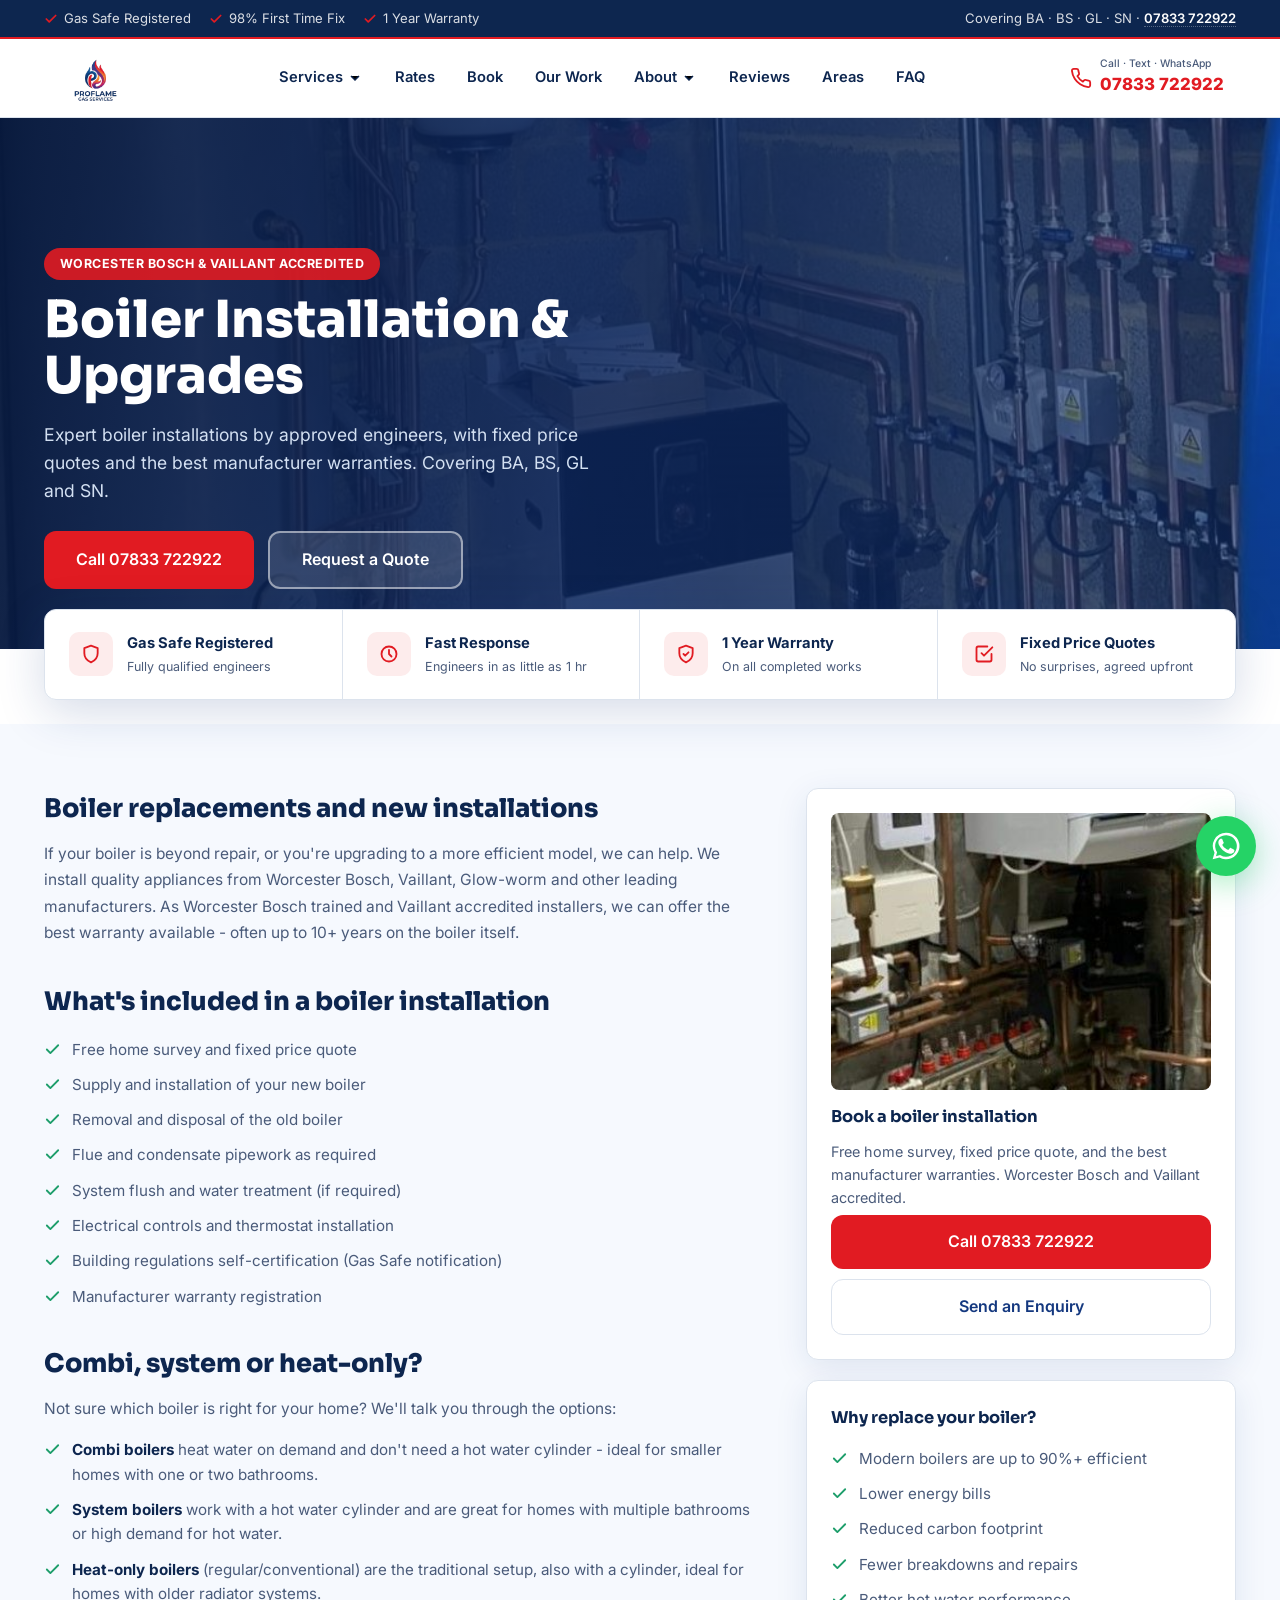
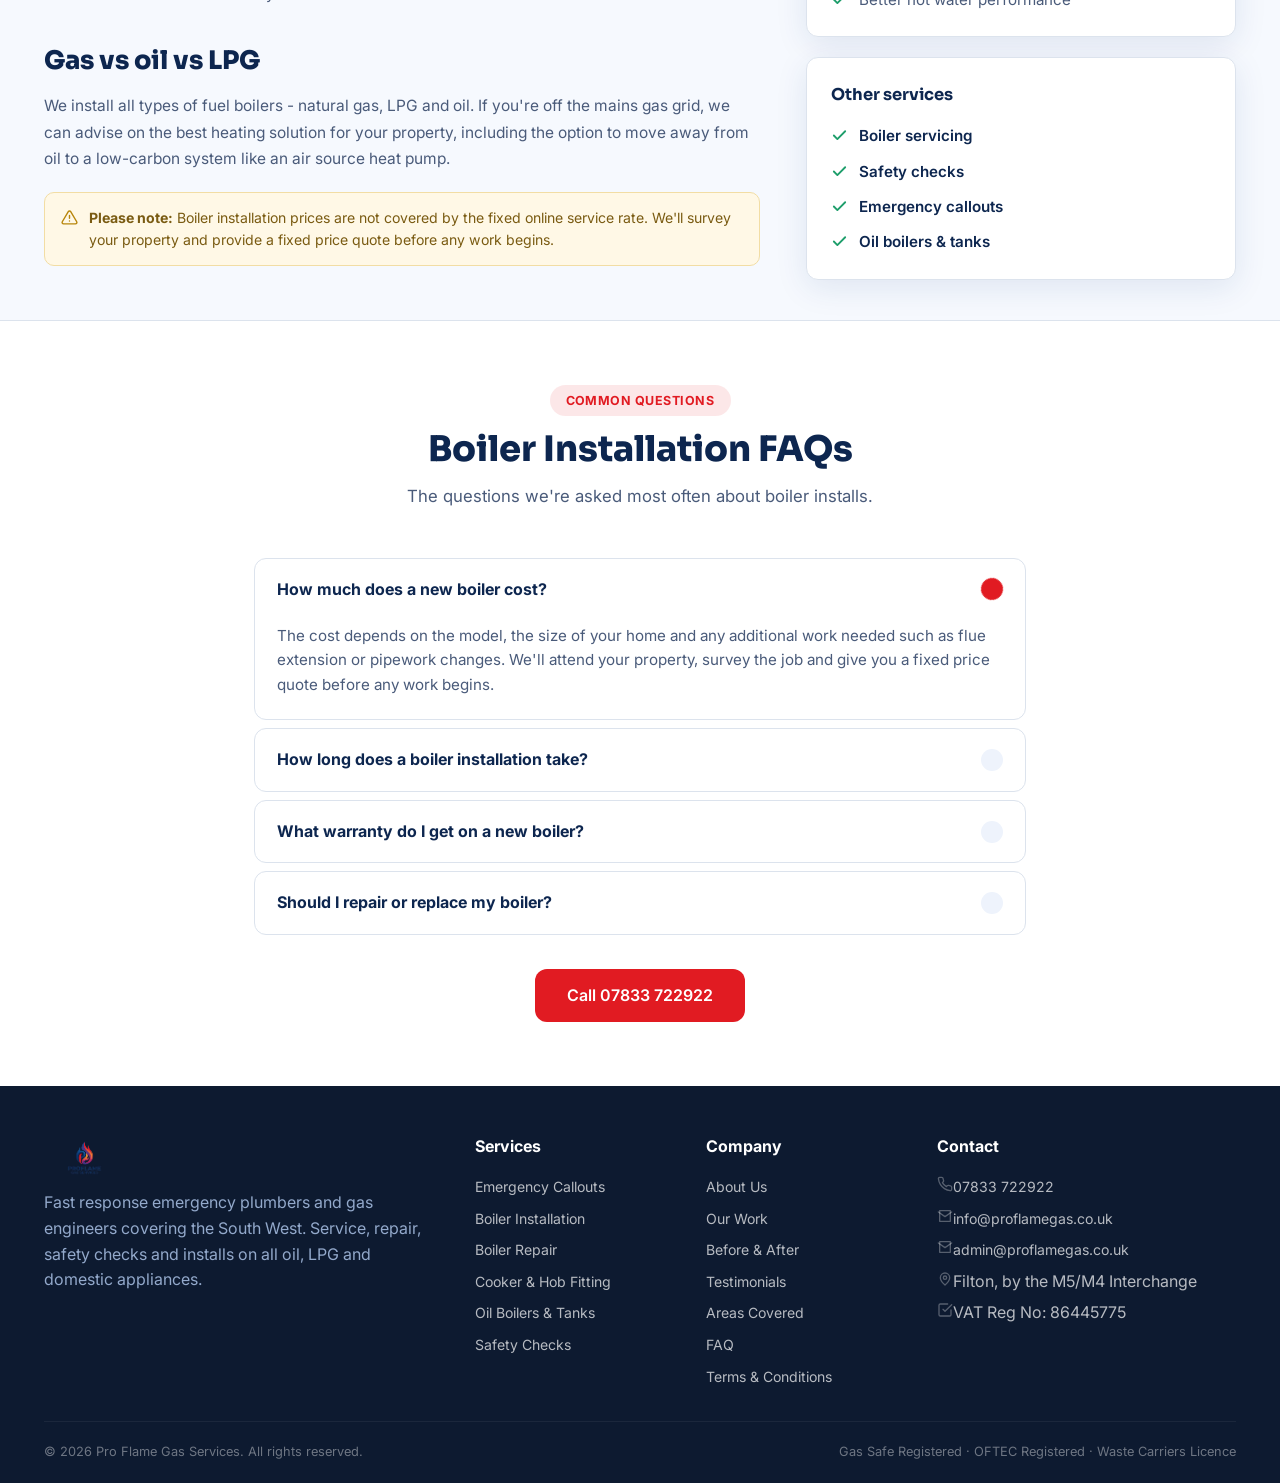
==== commit 3ec354cc: "Initial commit" ====
--- a/boiler-installs.html
+++ b/boiler-installs.html
@@ -9,59 +9,908 @@
 <link rel="icon" href="assets/proflame-logo.jpg">
 <link rel="preconnect" href="https://fonts.googleapis.com">
 <link rel="preconnect" href="https://fonts.gstatic.com" crossorigin>
-<link href="https://fonts.googleapis.com/css2?family=Sora:wght@600;700;800&family=Inter:wght@400;500;600;700&display=swap" rel="stylesheet">
-<link rel="stylesheet" href="assets/site.css?v=20260819b">
+<link href="https://fonts.googleapis.com/css2?family=Sora:wght@600;700;800&family=Inter:wght@400;500;600;700;800&display=swap" rel="stylesheet">
+
 <style>
-    /* Collapsible mobile nav */
-.mobile-nav .mn-group{position:relative;border-bottom:1px solid var(--border);}
-.mobile-nav .mn-parent{
-  width:100%;display:flex;align-items:center;justify-content:space-between;
-  background:none;border:none;padding:13px 16px;font-weight:600;color:var(--navy-deep);
-  font-size:0.98rem;cursor:pointer;font-family:'Inter',sans-serif;text-align:left;
-}
-.mobile-nav .mn-parent:hover{background:var(--blue-soft);}
-.mn-caret{width:14px;height:14px;stroke:var(--navy);stroke-width:2.4;fill:none;
-  stroke-linecap:round;stroke-linejoin:round;transition:transform .2s;}
-.mn-group.open .mn-caret{transform:rotate(180deg);}
-.mn-submenu{display:none;background:#f8fafd;padding:6px 8px;}
-.mn-group.open .mn-submenu{display:block;}
-.mn-submenu a{
-  display:block;padding:10px 16px;margin-left:20px;border-radius:8px;
-  font-size:0.9rem;color:var(--muted);
-}
-.mn-submenu a:hover{background:var(--blue-soft);color:var(--red);}
-.mn-submenu a:last-child{margin-bottom:4px;}
-  .svc-hero{position:relative;overflow:hidden;color:#fff;padding:76px 0 68px;}
-  .svc-hero-bg{position:absolute;inset:0;background-image:url("assets/job-swindon.jpg");background-size:cover;background-position:center;}
-  .svc-hero-bg::after{content:"";position:absolute;inset:0;
-    background:linear-gradient(100deg, rgba(8,26,63,0.95) 0%, rgba(12,37,89,0.88) 45%, rgba(20,56,127,0.55) 100%);}
-  .svc-hero .wrap{position:relative;z-index:2;}
-  .svc-hero h1{color:#fff;max-width:660px;}
-  .svc-hero p.lead{color:#d3e0f2;font-size:1.1rem;max-width:560px;}
-  .svc-back{display:inline-flex;align-items:center;gap:7px;color:#c3d3e5;font-size:0.86rem;font-weight:600;margin-bottom:14px;}
-  .svc-back:hover{color:#fff;}
-  .svc-hero-ctas{display:flex;gap:14px;flex-wrap:wrap;margin-top:26px;}
-  .svc-body{background:var(--bg);padding:64px 0 40px;}
-  .svc-grid{display:grid;grid-template-columns:1.25fr 0.75fr;gap:46px;align-items:start;}
-  @media(max-width:900px){.svc-grid{grid-template-columns:1fr;}}
-  .svc-copy h2{margin-top:34px;}
-  .svc-copy h2:first-child{margin-top:0;}
-  .svc-copy p{font-size:0.97rem;line-height:1.7;}
-  .svc-list{list-style:none;padding:0;margin:16px 0 0;display:flex;flex-direction:column;gap:11px;}
-  .svc-list li{position:relative;padding-left:28px;font-size:0.95rem;color:var(--muted);line-height:1.6;}
-  .svc-list li .icon{position:absolute;left:0;top:3px;width:17px;height:17px;color:var(--success);stroke-width:2.6;}
-  .svc-list li strong{color:var(--navy-deep);}
-  .svc-list a{color:var(--navy-deep);font-weight:600;}
-  .svc-list a:hover{color:var(--red);}
-  .svc-aside{position:sticky;top:110px;display:flex;flex-direction:column;gap:20px;}
-  .svc-card{background:#fff;border:1px solid var(--border);border-radius:var(--radius);box-shadow:var(--shadow-sm);padding:24px;}
-  .svc-card h3{font-size:1.02rem;margin-bottom:10px;}
-  .svc-card img{width:100%;border-radius:10px;margin-bottom:14px;}
-  .svc-note{display:flex;gap:11px;align-items:flex-start;padding:14px 16px;border-radius:10px;
-            background:#fff8e6;border:1px solid #f2dda4;font-size:0.88rem;color:#7a5b12;line-height:1.55;margin-top:20px;}
-  .svc-note .icon{width:17px;height:17px;color:#b8860b;flex-shrink:0;margin-top:2px;}
-  @media(max-width:900px){.svc-aside{position:static;}}
+/* ===== RESET & VARIABLES (from home page) ===== */
+* {
+    margin: 0;
+    padding: 0;
+    box-sizing: border-box;
+}
+:root {
+    --navy: #14387f;
+    --navy-deep: #0d264f;
+    --red: #e11b22;
+    --red-dark: #b8161c;
+    --flame-light: #f5a623;
+    --blue-soft: #eef3fc;
+    --bg: #f6f9fe;
+    --muted: #4a5b7a;
+    --border: #dce3ed;
+    --radius: 12px;
+    --radius-sm: 8px;
+    --shadow: 0 8px 32px rgba(20, 56, 127, 0.10);
+    --shadow-hover: 0 12px 48px rgba(20, 56, 127, 0.18);
+    --transition: 0.25s ease;
+    --success: #1e9e6b;
+}
+html {
+    scroll-behavior: smooth;
+}
+body {
+    font-family: 'Inter', sans-serif;
+    background: #fff;
+    color: #1a2636;
+    line-height: 1.6;
+}
+img {
+    max-width: 100%;
+    display: block;
+}
+a {
+    text-decoration: none;
+    color: inherit;
+}
+.wrap {
+    max-width: 1240px;
+    margin: 0 auto;
+    padding: 0 24px;
+}
+.icon {
+    width: 20px;
+    height: 20px;
+    flex-shrink: 0;
+    fill: none;
+    stroke: currentColor;
+    stroke-width: 2;
+    stroke-linecap: round;
+    stroke-linejoin: round;
+}
+.btn {
+    display: inline-flex;
+    align-items: center;
+    gap: 10px;
+    padding: 14px 32px;
+    border-radius: var(--radius);
+    font-weight: 600;
+    font-size: 1rem;
+    border: none;
+    cursor: pointer;
+    transition: var(--transition);
+    font-family: 'Inter', sans-serif;
+    background: var(--navy);
+    color: #fff;
+}
+.btn:hover {
+    transform: translateY(-2px);
+    box-shadow: var(--shadow-hover);
+}
+.btn-primary {
+    background: var(--red);
+    color: #fff;
+}
+.btn-primary:hover {
+    background: var(--red-dark);
+}
+.btn-ghost {
+    background: transparent;
+    color: var(--navy);
+    border: 2px solid var(--navy);
+}
+.btn-ghost:hover {
+    background: var(--navy);
+    color: #fff;
+}
+.btn-block {
+    width: 100%;
+    justify-content: center;
+}
+.btn-navy {
+    background: var(--navy-deep);
+    color: #fff;
+}
+.btn-navy:hover {
+    background: var(--navy);
+}
+.btn-back {
+    background: #fff;
+    color: var(--navy);
+    border: 1.5px solid var(--border);
+}
+.btn-back:hover {
+    border-color: var(--navy);
+    background: var(--blue-soft);
+}
+.eyebrow {
+    display: inline-block;
+    background: rgba(225, 27, 34, 0.10);
+    color: var(--red);
+    font-weight: 700;
+    font-size: 0.78rem;
+    letter-spacing: 0.04em;
+    text-transform: uppercase;
+    padding: 6px 16px;
+    border-radius: 40px;
+    margin-bottom: 12px;
+}
+.section-head {
+    text-align: center;
+    max-width: 720px;
+    margin: 0 auto 48px;
+}
+.section-head h2 {
+    font-family: 'Sora', sans-serif;
+    font-size: 2.2rem;
+    font-weight: 800;
+    color: var(--navy-deep);
+    line-height: 1.2;
+    margin-bottom: 12px;
+}
+.section-head p {
+    color: var(--muted);
+    font-size: 1.05rem;
+}
+
+/* ===== TOP BAR ===== */
+.topbar {
+    background: var(--navy-deep);
+    color: rgba(255, 255, 255, 0.85);
+    font-size: 0.82rem;
+    padding: 8px 0;
+    border-bottom: 2px solid var(--red);
+    position: relative;
+    z-index: 60;
+}
+.topbar .wrap {
+    display: flex;
+    justify-content: space-between;
+    align-items: center;
+    flex-wrap: wrap;
+    gap: 6px 16px;
+}
+.topbar .badges {
+    display: flex;
+    gap: 18px;
+    flex-wrap: wrap;
+}
+.topbar .badges span {
+    display: inline-flex;
+    align-items: center;
+    gap: 6px;
+}
+.topbar .badges .icon {
+    width: 14px;
+    height: 14px;
+    stroke: var(--red);
+    stroke-width: 3;
+}
+.topbar a {
+    color: #fff;
+    font-weight: 600;
+    border-bottom: 1px dotted rgba(255, 255, 255, 0.3);
+}
+.topbar a:hover {
+    border-bottom-color: #fff;
+}
+
+/* ===== HEADER / NAVBAR — STICKY (same as home) ===== */
+header.site {
+    position: sticky;
+    top: 0;
+    z-index: 1000;
+    background: #fff;
+    border-bottom: 1px solid var(--border);
+    transition: box-shadow 0.3s, background 0.3s;
+}
+header.site.scrolled {
+    box-shadow: 0 4px 24px rgba(20, 56, 127, 0.08);
+    background: rgba(255, 255, 255, 0.97);
+    backdrop-filter: blur(6px);
+}
+.header-inner {
+    display: flex;
+    align-items: center;
+    justify-content: space-between;
+    gap: 16px;
+    padding: 10px 0;
+    min-height: 78px;
+}
+
+/* — Logo (bigger) — */
+.logo img {
+    display: block;
+    height: 56px;
+    width: auto;
+    transition: height 0.3s;
+}
+header.site.scrolled .logo img {
+    height: 44px;
+}
+
+/* — Main nav (desktop) — */
+nav.main {
+    display: flex;
+    align-items: center;
+    gap: 4px;
+}
+nav.main>a,
+nav.main .nav-item>a {
+    padding: 8px 14px;
+    font-weight: 600;
+    font-size: 0.92rem;
+    color: var(--navy-deep);
+    border-radius: var(--radius-sm);
+    transition: var(--transition);
+    display: flex;
+    align-items: center;
+    gap: 4px;
+    position: relative;
+}
+nav.main>a:hover,
+nav.main .nav-item>a:hover {
+    background: var(--blue-soft);
+    color: var(--red);
+}
+.nav-caret {
+    width: 16px;
+    height: 16px;
+    stroke: currentColor;
+    stroke-width: 2.2;
+}
+
+/* — Dropdown — */
+.nav-item {
+    position: relative;
+}
+.nav-drop {
+    position: absolute;
+    top: calc(100% + 6px);
+    left: 0;
+    min-width: 220px;
+    background: #fff;
+    border-radius: var(--radius);
+    box-shadow: var(--shadow);
+    padding: 8px 0;
+    opacity: 0;
+    visibility: hidden;
+    transform: translateY(6px);
+    transition: var(--transition);
+    border: 1px solid var(--border);
+    pointer-events: none;
+    z-index: 100;
+}
+.nav-item:hover .nav-drop {
+    opacity: 1;
+    visibility: visible;
+    transform: translateY(0);
+    pointer-events: auto;
+}
+.nav-drop a {
+    display: flex;
+    align-items: center;
+    gap: 10px;
+    padding: 10px 18px;
+    font-size: 0.88rem;
+    color: var(--navy-deep);
+    transition: var(--transition);
+    border-left: 3px solid transparent;
+}
+.nav-drop a:hover {
+    background: var(--blue-soft);
+    color: var(--red);
+    border-left-color: var(--red);
+}
+.nav-drop .icon {
+    width: 16px;
+    height: 16px;
+    opacity: 0.6;
+}
+
+/* — Header CTA — only phone number (no Book Now) — */
+.header-cta {
+    display: flex;
+    align-items: center;
+    gap: 12px;
+    flex-shrink: 0;
+}
+.header-phone {
+    display: flex;
+    align-items: center;
+    gap: 8px;
+    color: var(--navy-deep);
+    padding: 6px 12px;
+    border-radius: var(--radius-sm);
+    transition: var(--transition);
+}
+.header-phone:hover {
+    background: var(--blue-soft);
+}
+.header-phone .txt small {
+    display: block;
+    font-size: 0.65rem;
+    font-weight: 500;
+    color: var(--muted);
+    line-height: 1.2;
+}
+.header-phone .txt strong {
+    font-size: 1.05rem;
+    font-weight: 800;
+    color: var(--red);
+}
+.header-phone .icon {
+    stroke: var(--red);
+    width: 22px;
+    height: 22px;
+}
+
+/* — WhatsApp floating button — */
+.whatsapp-float {
+    position: fixed;
+    bottom: 24px;
+    right: 24px;
+    z-index: 999;
+    width: 60px;
+    height: 60px;
+    background: #25D366;
+    border-radius: 50%;
+    display: flex;
+    align-items: center;
+    justify-content: center;
+    box-shadow: 0 8px 32px rgba(37, 211, 102, 0.4);
+    transition: transform 0.3s ease, box-shadow 0.3s ease;
+    animation: pulse-whatsapp 2.5s ease-in-out infinite;
+}
+.whatsapp-float:hover {
+    transform: scale(1.08);
+    box-shadow: 0 12px 48px rgba(37, 211, 102, 0.55);
+}
+.whatsapp-float .icon {
+    width: 32px;
+    height: 32px;
+    stroke: none;
+    fill: #fff;
+}
+@keyframes pulse-whatsapp {
+    0% { box-shadow: 0 0 0 0 rgba(37, 211, 102, 0.4); }
+    70% { box-shadow: 0 0 0 16px rgba(37, 211, 102, 0); }
+    100% { box-shadow: 0 0 0 0 rgba(37, 211, 102, 0); }
+}
+@media (max-width: 600px) {
+    .whatsapp-float {
+        width: 52px;
+        height: 52px;
+        bottom: 16px;
+        right: 16px;
+    }
+    .whatsapp-float .icon {
+        width: 28px;
+        height: 28px;
+    }
+}
+
+/* — Hamburger (mobile) — */
+.nav-toggle {
+    display: none;
+    flex-direction: column;
+    gap: 5px;
+    background: none;
+    border: none;
+    padding: 6px 4px;
+    cursor: pointer;
+    width: 34px;
+    height: 34px;
+    justify-content: center;
+    align-items: center;
+    border-radius: 6px;
+    transition: background 0.2s;
+}
+.nav-toggle:hover {
+    background: var(--blue-soft);
+}
+.nav-toggle span {
+    display: block;
+    width: 26px;
+    height: 2.5px;
+    background: var(--navy-deep);
+    border-radius: 4px;
+    transition: var(--transition);
+    transform-origin: center;
+}
+.nav-toggle[aria-expanded="true"] span:nth-child(1) {
+    transform: translateY(7px) rotate(45deg);
+}
+.nav-toggle[aria-expanded="true"] span:nth-child(2) {
+    opacity: 0;
+    transform: scaleX(0);
+}
+.nav-toggle[aria-expanded="true"] span:nth-child(3) {
+    transform: translateY(-7px) rotate(-45deg);
+}
+
+/* ===== MOBILE NAV (collapsible groups) ===== */
+.mobile-nav {
+    display: none;
+    background: #fff;
+    border-top: 1px solid var(--border);
+    padding: 8px 0 16px;
+    flex-direction: column;
+}
+.mobile-nav.open {
+    display: flex;
+}
+.mobile-nav .mn-group {
+    border-bottom: 1px solid var(--border);
+}
+.mobile-nav .mn-parent {
+    width: 100%;
+    display: flex;
+    align-items: center;
+    justify-content: space-between;
+    background: none;
+    border: none;
+    padding: 13px 16px;
+    font-weight: 700;
+    color: var(--navy-deep);
+    font-size: 0.98rem;
+    cursor: pointer;
+    font-family: 'Inter', sans-serif;
+    text-align: left;
+    border-radius: var(--radius-sm);
+    transition: var(--transition);
+}
+.mobile-nav .mn-parent:hover {
+    background: var(--blue-soft);
+}
+.mn-caret {
+    width: 18px;
+    height: 18px;
+    stroke: var(--navy);
+    stroke-width: 2.4;
+    fill: none;
+    stroke-linecap: round;
+    stroke-linejoin: round;
+    transition: transform 0.25s;
+}
+.mn-group.open .mn-caret {
+    transform: rotate(180deg);
+}
+.mn-submenu {
+    display: none;
+    background: var(--blue-soft);
+    padding: 6px 8px 10px;
+    border-radius: var(--radius-sm);
+    margin: 0 8px 8px;
+}
+.mn-group.open .mn-submenu {
+    display: block;
+}
+.mn-submenu a {
+    display: block;
+    padding: 10px 16px;
+    margin-left: 20px;
+    border-radius: var(--radius-sm);
+    font-size: 0.9rem;
+    color: var(--muted);
+    font-weight: 500;
+    border-left: 2px solid transparent;
+}
+.mn-submenu a:hover {
+    background: #fff;
+    color: var(--red);
+    border-left-color: var(--red);
+}
+.mobile-nav a {
+    padding: 12px 16px;
+    font-weight: 600;
+    color: var(--navy-deep);
+    border-radius: var(--radius-sm);
+    transition: var(--transition);
+    font-size: 0.95rem;
+    border-left: 3px solid transparent;
+}
+.mobile-nav a:hover {
+    background: var(--blue-soft);
+    color: var(--red);
+    border-left-color: var(--red);
+}
+.mn-call {
+    background: var(--red);
+    color: #fff !important;
+    text-align: center;
+    font-weight: 800;
+    margin-top: 8px;
+    border-radius: var(--radius) !important;
+    padding: 14px !important;
+    border-left: none !important;
+}
+.mn-call:hover {
+    background: var(--red-dark) !important;
+    color: #fff !important;
+}
+
+/* ===== RESPONSIVE ===== */
+@media (max-width: 1220px) {
+    nav.main { display: none; }
+    .nav-toggle { display: flex; }
+    .header-phone .txt { display: none; }
+    .logo img { height: 40px; }
+    header.site.scrolled .logo img { height: 36px; }
+}
+@media (max-width: 640px) {
+    .topbar .badges span:nth-child(2),
+    .topbar .badges span:nth-child(3) { display: none; }
+    .topbar .wrap { justify-content: center; font-size: 0.75rem; }
+    .logo img { height: 34px; }
+    header.site.scrolled .logo img { height: 30px; }
+    .section-head h2 { font-size: 1.6rem; }
+    .header-inner { min-height: 62px; padding: 6px 0; }
+}
+@media (max-width: 400px) {
+    .topbar .badges span:first-child { font-size: 0.7rem; }
+    .logo img { height: 28px; }
+}
+
+/* ============================================================
+   SERVICE PAGE SPECIFIC STYLES
+   ============================================================ */
+
+/* Hero */
+.svc-hero {
+    position: relative;
+    overflow: hidden;
+    color: #fff;
+    padding: 130px 0 60px;
+    min-height: 420px;
+}
+.svc-hero-bg {
+    position: absolute;
+    inset: 0;
+    background-image: url("assets/job-swindon.jpg");
+    background-size: cover;
+    background-position: center;
+}
+.svc-hero-bg::after {
+    content: "";
+    position: absolute;
+    inset: 0;
+    background: linear-gradient(100deg, rgba(8,26,63,0.95) 0%, rgba(12,37,89,0.88) 45%, rgba(20,56,127,0.55) 100%);
+}
+.svc-hero .wrap {
+    position: relative;
+    z-index: 2;
+}
+.svc-hero h1 {
+    color: #fff;
+    max-width: 660px;
+    font-family: 'Sora', sans-serif;
+    font-size: clamp(2rem, 4vw, 3.2rem);
+    font-weight: 800;
+    line-height: 1.1;
+    margin-bottom: 16px;
+}
+.svc-hero p.lead {
+    color: #d3e0f2;
+    font-size: 1.1rem;
+    max-width: 560px;
+    margin-bottom: 0;
+}
+.svc-hero-ctas {
+    display: flex;
+    gap: 14px;
+    flex-wrap: wrap;
+    margin-top: 26px;
+}
+.svc-hero-ctas .btn-ghost {
+    background: rgba(255,255,255,0.12);
+    color: #fff;
+    border: 2px solid rgba(255,255,255,0.5);
+}
+.svc-hero-ctas .btn-ghost:hover {
+    background: rgba(255,255,255,0.25);
+}
+
+/* Trust Float Strip (same as home page) */
+.trust-float {
+    margin-top: -40px;
+    margin-bottom: 24px;
+    position: relative;
+    z-index: 5;
+}
+.trust-float-grid {
+    background: #fff;
+    border-radius: var(--radius);
+    box-shadow: var(--shadow-hover);
+    display: grid;
+    grid-template-columns: repeat(4, 1fr);
+    border: 1px solid var(--border);
+}
+.trust-float-item {
+    display: flex;
+    align-items: center;
+    gap: 14px;
+    padding: 22px 24px;
+    border-right: 1px solid var(--border);
+}
+.trust-float-item:last-child {
+    border-right: none;
+}
+.trust-float-item .badge-ico {
+    width: 44px;
+    height: 44px;
+    border-radius: 10px;
+    background: #fdecec;
+    color: var(--red);
+    display: flex;
+    align-items: center;
+    justify-content: center;
+    flex-shrink: 0;
+}
+.trust-float-item .badge-ico .icon {
+    width: 20px;
+    height: 20px;
+    stroke-width: 2.2;
+}
+.trust-float-item h3 {
+    font-size: 0.92rem;
+    margin: 0 0 2px;
+    color: var(--navy-deep);
+}
+.trust-float-item p {
+    margin: 0;
+    font-size: 0.78rem;
+    color: var(--muted);
+}
+@media (max-width: 900px) {
+    .trust-float { margin-top: -24px; }
+    .trust-float-grid { grid-template-columns: 1fr 1fr; }
+    .trust-float-item { border-right: none; border-bottom: 1px solid var(--border); padding: 16px 18px; }
+}
+@media (max-width: 560px) {
+    .trust-float-grid { grid-template-columns: 1fr; }
+}
+
+/* Main content */
+.svc-body {
+    background: var(--bg);
+    padding: 64px 0 40px;
+}
+.svc-grid {
+    display: grid;
+    grid-template-columns: 1.25fr 0.75fr;
+    gap: 46px;
+    align-items: start;
+}
+@media (max-width: 900px) {
+    .svc-grid { grid-template-columns: 1fr; }
+}
+.svc-copy h2 {
+    font-family: 'Sora', sans-serif;
+    font-size: 1.6rem;
+    font-weight: 800;
+    color: var(--navy-deep);
+    margin-top: 34px;
+    margin-bottom: 12px;
+}
+.svc-copy h2:first-child {
+    margin-top: 0;
+}
+.svc-copy p {
+    font-size: 0.97rem;
+    line-height: 1.7;
+    color: var(--muted);
+}
+.svc-list {
+    list-style: none;
+    padding: 0;
+    margin: 16px 0 0;
+    display: flex;
+    flex-direction: column;
+    gap: 11px;
+}
+.svc-list li {
+    position: relative;
+    padding-left: 28px;
+    font-size: 0.95rem;
+    color: var(--muted);
+    line-height: 1.6;
+}
+.svc-list li .icon {
+    position: absolute;
+    left: 0;
+    top: 3px;
+    width: 17px;
+    height: 17px;
+    color: var(--success);
+    stroke-width: 2.6;
+}
+.svc-list li strong {
+    color: var(--navy-deep);
+}
+.svc-list a {
+    color: var(--navy-deep);
+    font-weight: 600;
+}
+.svc-list a:hover {
+    color: var(--red);
+}
+
+.svc-note {
+    display: flex;
+    gap: 11px;
+    align-items: flex-start;
+    padding: 14px 16px;
+    border-radius: 10px;
+    background: #fff8e6;
+    border: 1px solid #f2dda4;
+    font-size: 0.88rem;
+    color: #7a5b12;
+    line-height: 1.55;
+    margin-top: 20px;
+}
+.svc-note .icon {
+    width: 17px;
+    height: 17px;
+    color: #b8860b;
+    flex-shrink: 0;
+    margin-top: 2px;
+}
+
+/* Sidebar */
+.svc-aside {
+    position: sticky;
+    top: 110px;
+    display: flex;
+    flex-direction: column;
+    gap: 20px;
+}
+@media (max-width: 900px) {
+    .svc-aside { position: static; }
+}
+.svc-card {
+    background: #fff;
+    border: 1px solid var(--border);
+    border-radius: var(--radius);
+    box-shadow: var(--shadow);
+    padding: 24px;
+}
+.svc-card h3 {
+    font-family: 'Sora', sans-serif;
+    font-size: 1.02rem;
+    color: var(--navy-deep);
+    margin-bottom: 10px;
+}
+.svc-card img {
+    width: 100%;
+    border-radius: var(--radius-sm);
+    margin-bottom: 14px;
+}
+.svc-card .btn-block {
+    margin-top: 6px;
+}
+
+/* FAQ (same as home) */
+.faq-list {
+    max-width: 820px;
+    margin: 0 auto;
+    display: flex;
+    flex-direction: column;
+    gap: 8px;
+}
+.faq-item {
+    border: 1px solid var(--border);
+    border-radius: var(--radius);
+    overflow: hidden;
+    background: #fff;
+    transition: var(--transition);
+}
+.faq-item:hover {
+    border-color: var(--navy);
+}
+.faq-item summary {
+    padding: 18px 22px;
+    font-weight: 700;
+    font-size: 1rem;
+    color: var(--navy-deep);
+    cursor: pointer;
+    list-style: none;
+    display: flex;
+    justify-content: space-between;
+    align-items: center;
+    gap: 16px;
+    transition: var(--transition);
+}
+.faq-item summary::-webkit-details-marker {
+    display: none;
+}
+.faq-item .plus {
+    flex-shrink: 0;
+    width: 22px;
+    height: 22px;
+    border-radius: 50%;
+    background: var(--blue-soft);
+    display: flex;
+    align-items: center;
+    justify-content: center;
+    transition: var(--transition);
+    font-size: 1.2rem;
+    font-weight: 300;
+    color: var(--navy);
+}
+.faq-item[open] .plus {
+    transform: rotate(45deg);
+    background: var(--red);
+    color: #fff;
+}
+.faq-item p {
+    padding: 4px 22px 22px;
+    color: var(--muted);
+    font-size: 0.95rem;
+}
+
+/* ===== FOOTER (same as home) ===== */
+footer.site {
+    background: #0d1a30;
+    color: rgba(255, 255, 255, 0.7);
+    padding: 48px 0 20px;
+}
+.footer-grid {
+    display: grid;
+    grid-template-columns: 2fr 1fr 1fr 1.5fr;
+    gap: 32px;
+    padding-bottom: 32px;
+    border-bottom: 1px solid rgba(255, 255, 255, 0.06);
+}
+.footer-grid .flogo {
+    height: 44px;
+    width: auto;
+    margin-bottom: 12px;
+}
+.footer-grid h4 {
+    color: #fff;
+    font-weight: 700;
+    font-size: 1rem;
+    margin-bottom: 14px;
+}
+.footer-grid ul {
+    list-style: none;
+    display: flex;
+    flex-direction: column;
+    gap: 6px;
+}
+.footer-grid ul li a {
+    font-size: 0.88rem;
+    transition: var(--transition);
+    display: inline-flex;
+    align-items: center;
+    gap: 6px;
+}
+.footer-grid ul li a:hover {
+    color: #fff;
+}
+.footer-grid ul li .icon {
+    width: 16px;
+    height: 16px;
+    stroke: rgba(255, 255, 255, 0.3);
+    flex-shrink: 0;
+}
+.footer-bottom {
+    padding-top: 20px;
+    display: flex;
+    justify-content: space-between;
+    flex-wrap: wrap;
+    gap: 8px 16px;
+    font-size: 0.8rem;
+    color: rgba(255, 255, 255, 0.4);
+}
+@media (max-width: 820px) {
+    .footer-grid { grid-template-columns: 1fr 1fr; }
+}
+@media (max-width: 480px) {
+    .footer-grid { grid-template-columns: 1fr; }
+}
 </style>
+
 <script type="application/ld+json">
 {
   "@context": "https://schema.org",
@@ -77,22 +926,28 @@
 </head>
 <body>
 
+<!-- TOP BAR -->
 <div class="topbar">
   <div class="wrap">
     <div class="badges">
       <span><svg class="icon" viewBox="0 0 24 24"><path d="M20 6 9 17l-5-5"/></svg> Gas Safe Registered</span>
-      <span><svg class="icon" viewBox="0 0 24 24"><path d="M20 6 9 17l-5-5"/></svg> 98% First Time Fix Rate</span>
-      <span><svg class="icon" viewBox="0 0 24 24"><path d="M20 6 9 17l-5-5"/></svg> 1 Year Warranty on All Works</span>
+      <span><svg class="icon" viewBox="0 0 24 24"><path d="M20 6 9 17l-5-5"/></svg> 98% First Time Fix</span>
+      <span><svg class="icon" viewBox="0 0 24 24"><path d="M20 6 9 17l-5-5"/></svg> 1 Year Warranty</span>
     </div>
     <div>Covering BA · BS · GL · SN · <a href="tel:+447833722922">07833 722922</a></div>
   </div>
 </div>
 
-<!-- Header -->
-<header class="site">
+<!-- HEADER (sticky) -->
+<header class="site" id="siteHeader">
   <div class="wrap">
     <div class="header-inner">
-      <a class="logo" href="index.html"><img src="assets/proflame-logo-long.jpg" alt="Pro Flame Gas Services South West"></a>
+      <!-- LOGO — bigger -->
+      <a class="logo" href="index.html">
+        <img src="assets/proflame-logo-new.png" alt="Pro Flame Gas Services South West" style="height:56px;width:auto;">
+      </a>
+
+      <!-- DESKTOP NAV -->
       <nav class="main">
         <div class="nav-item">
           <a href="index.html#services">Services <svg class="nav-caret" viewBox="0 0 24 24"><path d="M6 9l6 6 6-6"/></svg></a>
@@ -122,32 +977,45 @@
         <a href="index.html#coverage">Areas</a>
         <a href="index.html#faq">FAQ</a>
       </nav>
+
+      <!-- HEADER CTA — only phone number (no Book Now) -->
       <div class="header-cta">
-        <div class="header-phone">
+        <a href="tel:+447833722922" class="header-phone">
           <svg class="icon" viewBox="0 0 24 24"><path d="M22 16.92v3a2 2 0 0 1-2.18 2 19.79 19.79 0 0 1-8.63-3.07 19.5 19.5 0 0 1-6-6 19.79 19.79 0 0 1-3.07-8.67A2 2 0 0 1 4.11 2h3a2 2 0 0 1 2 1.72c.127.96.361 1.903.7 2.81a2 2 0 0 1-.45 2.11L8.09 9.91a16 16 0 0 0 6 6l1.27-1.27a2 2 0 0 1 2.11-.45c.907.339 1.85.573 2.81.7A2 2 0 0 1 22 16.92z"/></svg>
           <div class="txt"><small>Call · Text · WhatsApp</small><strong>07833 722922</strong></div>
-        </div>
-        <a href="tel:+447833722922" class="btn-pill"><svg class="icon" viewBox="0 0 24 24"><path d="M22 16.92v3a2 2 0 0 1-2.18 2 19.79 19.79 0 0 1-8.63-3.07 19.5 19.5 0 0 1-6-6 19.79 19.79 0 0 1-3.07-8.67A2 2 0 0 1 4.11 2h3a2 2 0 0 1 2 1.72c.127.96.361 1.903.7 2.81a2 2 0 0 1-.45 2.11L8.09 9.91a16 16 0 0 0 6 6l1.27-1.27a2 2 0 0 1 2.11-.45c.907.339 1.85.573 2.81.7A2 2 0 0 1 22 16.92z"/></svg>Book Now</a>
+        </a>
+
+        <!-- HAMBURGER -->
         <button class="nav-toggle" type="button" aria-label="Open menu" aria-expanded="false" aria-controls="mobile-nav">
           <span></span><span></span><span></span>
         </button>
       </div>
     </div>
+
+    <!-- MOBILE NAV (collapsible groups) -->
     <nav class="mobile-nav" id="mobile-nav">
-      <a href="index.html#services">Services</a>
-      <a class="mn-sub" href="oil-boilers-tanks.html">Oil Boilers &amp; Tanks</a>
-      <a class="mn-sub" href="index.html#services">LPG Appliances</a>
-      <a class="mn-sub" href="index.html#services">Safety Checks</a>
-      <a class="mn-sub" href="index.html#services">Boiler Swaps</a>
+      <div class="mn-group">
+        <button class="mn-parent" type="button" aria-expanded="false">Services <svg class="mn-caret" viewBox="0 0 24 24"><path d="M6 9l6 6 6-6"/></svg></button>
+        <div class="mn-submenu">
+          <a href="oil-boilers-tanks.html">Oil Boilers &amp; Tanks</a>
+          <a href="index.html#services">LPG Appliances</a>
+          <a href="index.html#services">Safety Checks</a>
+          <a href="index.html#services">Boiler Swaps</a>
+        </div>
+      </div>
       <a href="index.html#pricing">Callout Rates</a>
       <a href="booking.php?t=S">Book Online</a>
       <a href="index.html#our-work">Our Work</a>
-      <a href="index.html#about">About Us</a>
-      <a class="mn-sub" href="boiler-servicing.html">Boiler Servicing</a>
-      <a class="mn-sub" href="boiler-installs.html">Boiler Installs</a>
-      <a class="mn-sub" href="safety-checks.html">Safety Checks</a>
-      <a class="mn-sub" href="emergency-callouts.html">Emergency Callouts</a>
-      <a class="mn-sub" href="oil-boilers-tanks.html">Oil Boilers &amp; Tanks</a>
+      <div class="mn-group">
+        <button class="mn-parent" type="button" aria-expanded="false">About Us <svg class="mn-caret" viewBox="0 0 24 24"><path d="M6 9l6 6 6-6"/></svg></button>
+        <div class="mn-submenu">
+          <a href="boiler-servicing.html">Boiler Servicing</a>
+          <a href="boiler-installs.html">Boiler Installs</a>
+          <a href="safety-checks.html">Safety Checks</a>
+          <a href="emergency-callouts.html">Emergency Callouts</a>
+          <a href="oil-boilers-tanks.html">Oil Boilers &amp; Tanks</a>
+        </div>
+      </div>
       <a href="index.html#reviews">Reviews</a>
       <a href="index.html#coverage">Areas Covered</a>
       <a href="index.html#faq">FAQ</a>
@@ -157,6 +1025,7 @@
   </div>
 </header>
 
+<!-- HERO -->
 <section class="svc-hero">
   <div class="svc-hero-bg"></div>
   <div class="wrap">
@@ -170,6 +1039,29 @@
   </div>
 </section>
 
+<!-- TRUST FLOAT (same as home) -->
+<div class="trust-float wrap">
+  <div class="trust-float-grid">
+    <div class="trust-float-item">
+      <span class="badge-ico"><svg class="icon" viewBox="0 0 24 24"><path d="M12 2 4 5v6c0 5 3.5 9 8 11 4.5-2 8-6 8-11V5l-8-3z"/></svg></span>
+      <div><h3>Gas Safe Registered</h3><p>Fully qualified engineers</p></div>
+    </div>
+    <div class="trust-float-item">
+      <span class="badge-ico"><svg class="icon" viewBox="0 0 24 24"><circle cx="12" cy="12" r="9"/><path d="M12 7v5l3 3"/></svg></span>
+      <div><h3>Fast Response</h3><p>Engineers in as little as 1 hr</p></div>
+    </div>
+    <div class="trust-float-item">
+      <span class="badge-ico"><svg class="icon" viewBox="0 0 24 24"><path d="M12 2 4 5v6c0 5 3.5 9 8 11 4.5-2 8-6 8-11V5l-8-3z"/><path d="M9 12l2 2 4-4"/></svg></span>
+      <div><h3>1 Year Warranty</h3><p>On all completed works</p></div>
+    </div>
+    <div class="trust-float-item">
+      <span class="badge-ico"><svg class="icon" viewBox="0 0 24 24"><path d="M9 11l3 3L22 4"/><path d="M21 12v7a2 2 0 0 1-2 2H5a2 2 0 0 1-2-2V5a2 2 0 0 1 2-2h11"/></svg></span>
+      <div><h3>Fixed Price Quotes</h3><p>No surprises, agreed upfront</p></div>
+    </div>
+  </div>
+</div>
+
+<!-- MAIN CONTENT -->
 <section class="svc-body">
   <div class="wrap svc-grid">
     <div class="svc-copy">
@@ -209,8 +1101,8 @@
       <div class="svc-card">
         <img src="assets/job-highbridge.jpg" alt="New heating system installation in Highbridge">
         <h3>Book a boiler installation</h3>
-        <p style="font-size:0.9rem;">Free home survey, fixed price quote, and the best manufacturer warranties. Worcester Bosch and Vaillant accredited.</p>
-        <a href="tel:+447833722922" class="btn btn-primary btn-block" style="margin-top:6px;">Call 07833 722922</a>
+        <p style="font-size:0.9rem;color:var(--muted);">Free home survey, fixed price quote, and the best manufacturer warranties. Worcester Bosch and Vaillant accredited.</p>
+        <a href="tel:+447833722922" class="btn btn-primary btn-block">Call 07833 722922</a>
         <a href="index.html#bookingForm" class="btn btn-back btn-block" style="margin-top:10px;">Send an Enquiry</a>
       </div>
 
@@ -270,12 +1162,12 @@
   </div>
 </section>
 
-<!-- Footer -->
+<!-- FOOTER -->
 <footer class="site">
   <div class="wrap">
     <div class="footer-grid">
       <div>
-        <img class="flogo" src="assets/proflame-logo.jpg" alt="Pro Flame Gas Services South West">
+        <img class="flogo" src="assets/proflame-logo-new.png" alt="Pro Flame Gas Services South West">
         <p style="color:#93a9cb;">Fast response emergency plumbers and gas engineers covering the South West. Service, repair, safety checks and installs on all oil, LPG and domestic appliances.</p>
       </div>
       <div>
@@ -319,25 +1211,71 @@
   </div>
 </footer>
 
-<div class="sticky-call">
-  <a href="tel:+447833722922"><svg class="icon" viewBox="0 0 24 24"><path d="M22 16.92v3a2 2 0 0 1-2.18 2 19.79 19.79 0 0 1-8.63-3.07 19.5 19.5 0 0 1-6-6 19.79 19.79 0 0 1-3.07-8.67A2 2 0 0 1 4.11 2h3a2 2 0 0 1 2 1.72c.127.96.361 1.903.7 2.81a2 2 0 0 1-.45 2.11L8.09 9.91a16 16 0 0 0 6 6l1.27-1.27a2 2 0 0 1 2.11-.45c.907.339 1.85.573 2.81.7A2 2 0 0 1 22 16.92z"/></svg>Call Now on 07833 722922</a>
-</div>
+<!-- FLOATING WHATSAPP BUTTON -->
+<a href="https://wa.me/447833722922?text=Hi%20Pro%20Flame%20Gas%20Services%2C%20I%20need%20a%20boiler%20installation%20quote." target="_blank" rel="noopener noreferrer" class="whatsapp-float" aria-label="Contact on WhatsApp">
+  <svg class="icon" viewBox="0 0 24 24">
+    <path d="M17.47 14.38c-.29-.15-1.7-.84-1.96-.93-.26-.1-.46-.15-.65.15-.2.29-.75.93-.92 1.12-.17.2-.34.22-.63.08-.29-.15-1.22-.45-2.33-1.44-.86-.77-1.44-1.72-1.61-2.01-.17-.29-.02-.45.13-.6.13-.13.29-.34.44-.51.15-.17.2-.29.29-.49.1-.2.05-.37-.02-.51-.08-.15-.65-1.58-.9-2.16-.24-.58-.48-.5-.65-.5-.17-.01-.37-.01-.56-.01-.2 0-.52.07-.79.37-.27.29-1.04 1.02-1.04 2.48s1.07 2.87 1.22 3.07c.15.2 2.1 3.2 5.08 4.49.71.31 1.26.49 1.69.62.71.23 1.36.2 1.87.12.57-.08 1.7-.7 1.94-1.37.24-.68.24-1.25.17-1.37-.07-.12-.26-.2-.55-.34z"/>
+    <path d="M12 2a10 10 0 00-8.6 15.03L2 22l5.11-1.34A10 10 0 1012 2zm0 18.13a8.09 8.09 0 01-4.14-1.13l-.3-.18-3.08.81.82-3-.19-.31A8.13 8.13 0 1112 20.13z"/>
+  </svg>
+</a>
 
 <script>
-  (function () {
-    var btn = document.querySelector('.nav-toggle');
-    var panel = document.getElementById('mobile-nav');
-    if (!btn || !panel) return;
-    function close() { panel.classList.remove('open'); btn.setAttribute('aria-expanded','false'); btn.setAttribute('aria-label','Open menu'); }
-    btn.addEventListener('click', function () {
-      var open = panel.classList.toggle('open');
-      btn.setAttribute('aria-expanded', open ? 'true' : 'false');
-      btn.setAttribute('aria-label', open ? 'Close menu' : 'Open menu');
+// Mobile menu
+(function() {
+  var btn = document.querySelector('.nav-toggle');
+  var panel = document.getElementById('mobile-nav');
+  if (!btn || !panel) return;
+
+  function close() {
+    panel.classList.remove('open');
+    btn.setAttribute('aria-expanded', 'false');
+    btn.setAttribute('aria-label', 'Open menu');
+  }
+  btn.addEventListener('click', function() {
+    var open = panel.classList.toggle('open');
+    btn.setAttribute('aria-expanded', open ? 'true' : 'false');
+    btn.setAttribute('aria-label', open ? 'Close menu' : 'Open menu');
+  });
+  panel.addEventListener('click', function(e) {
+    if (e.target.tagName === 'A') close();
+  });
+  document.addEventListener('keydown', function(e) {
+    if (e.key === 'Escape') close();
+  });
+  window.addEventListener('resize', function() {
+    if (window.innerWidth > 1220) close();
+  });
+
+  // Collapsible groups
+  document.querySelectorAll('.mn-parent').forEach(function(btn) {
+    btn.addEventListener('click', function(e) {
+      e.stopPropagation();
+      var group = btn.parentElement;
+      var isOpen = group.classList.contains('open');
+      document.querySelectorAll('.mn-group.open').forEach(function(g) {
+        g.classList.remove('open');
+        g.querySelector('.mn-parent').setAttribute('aria-expanded', 'false');
+      });
+      if (!isOpen) {
+        group.classList.add('open');
+        btn.setAttribute('aria-expanded', 'true');
+      }
     });
-    panel.addEventListener('click', function (e) { if (e.target.tagName === 'A') close(); });
-    document.addEventListener('keydown', function (e) { if (e.key === 'Escape') close(); });
-    window.addEventListener('resize', function () { if (window.innerWidth > 1220) close(); });
-  })();
+  });
+})();
+
+// Sticky header
+(function() {
+  var header = document.getElementById('siteHeader');
+  if (!header) return;
+  function onScroll() {
+    if (window.scrollY > 60) { header.classList.add('scrolled'); }
+    else { header.classList.remove('scrolled'); }
+  }
+  window.addEventListener('scroll', onScroll, { passive: true });
+  onScroll();
+})();
 </script>
+
 </body>
 </html>
